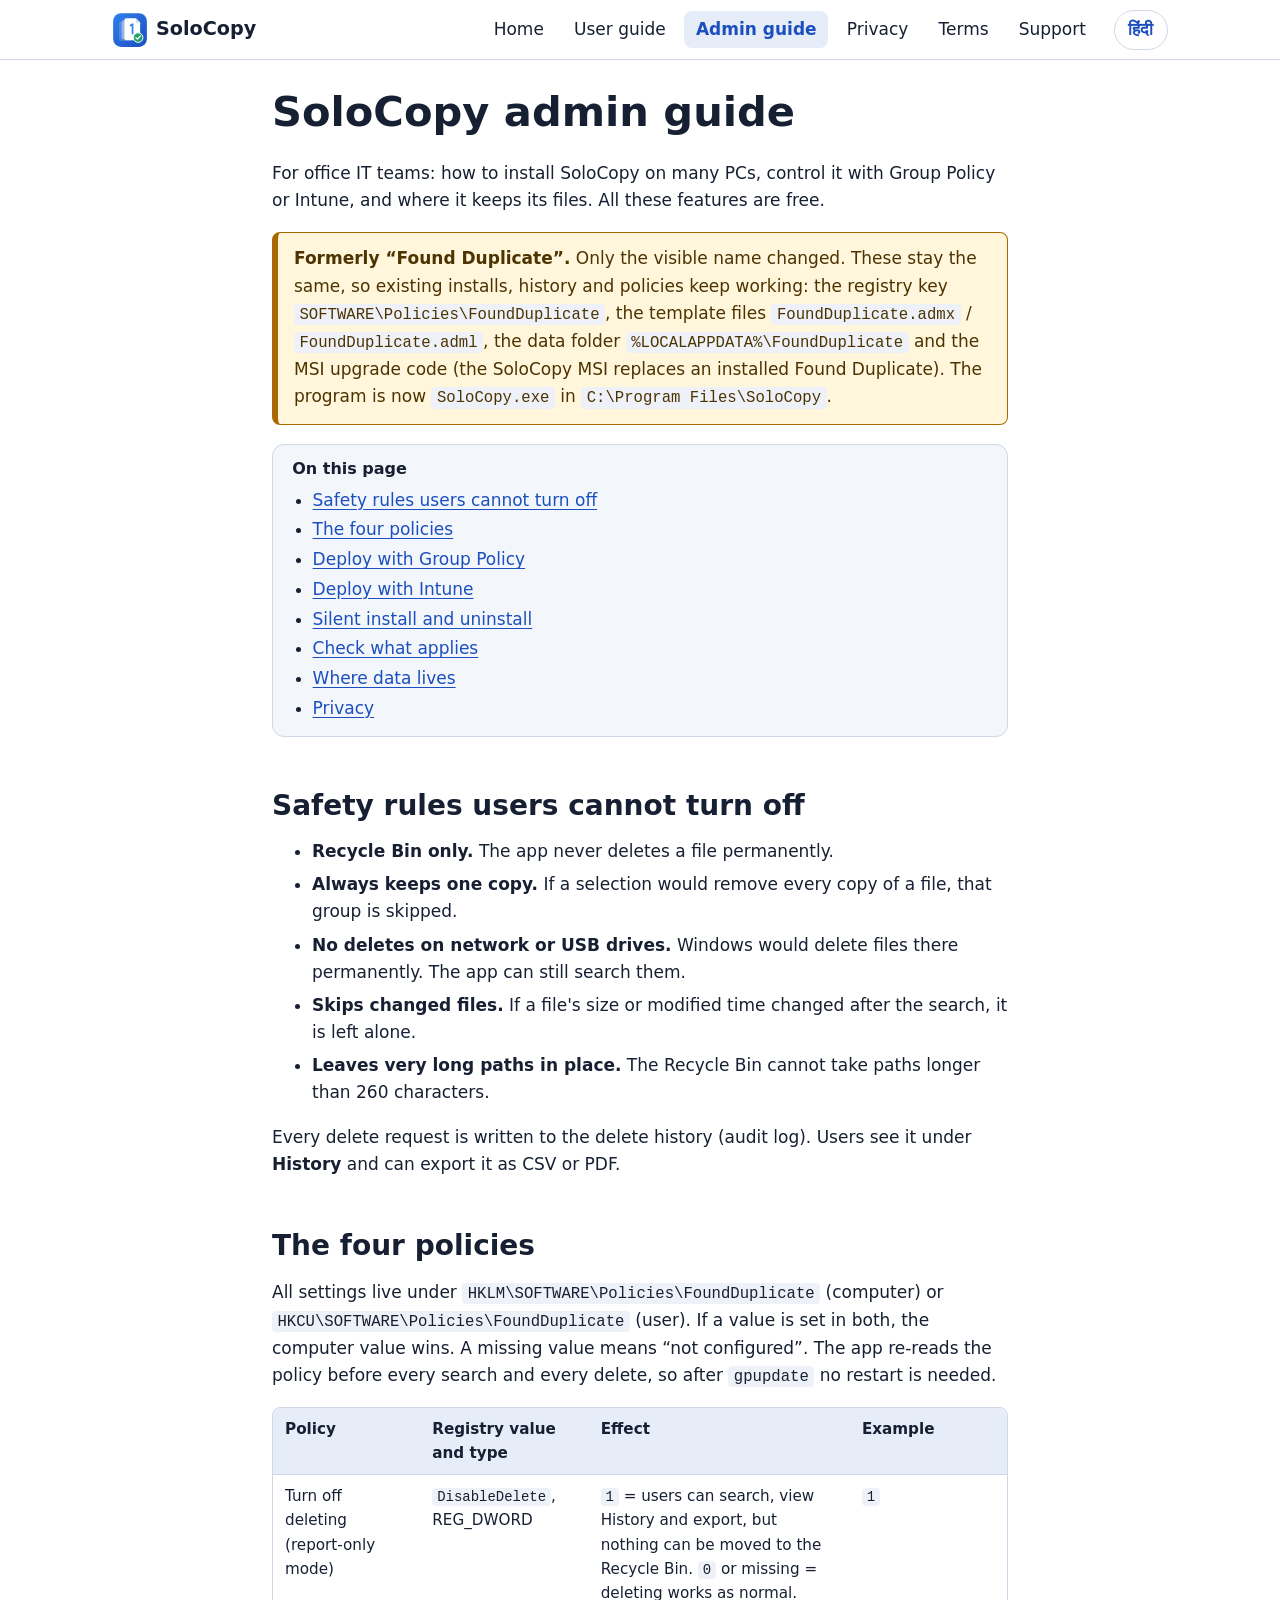
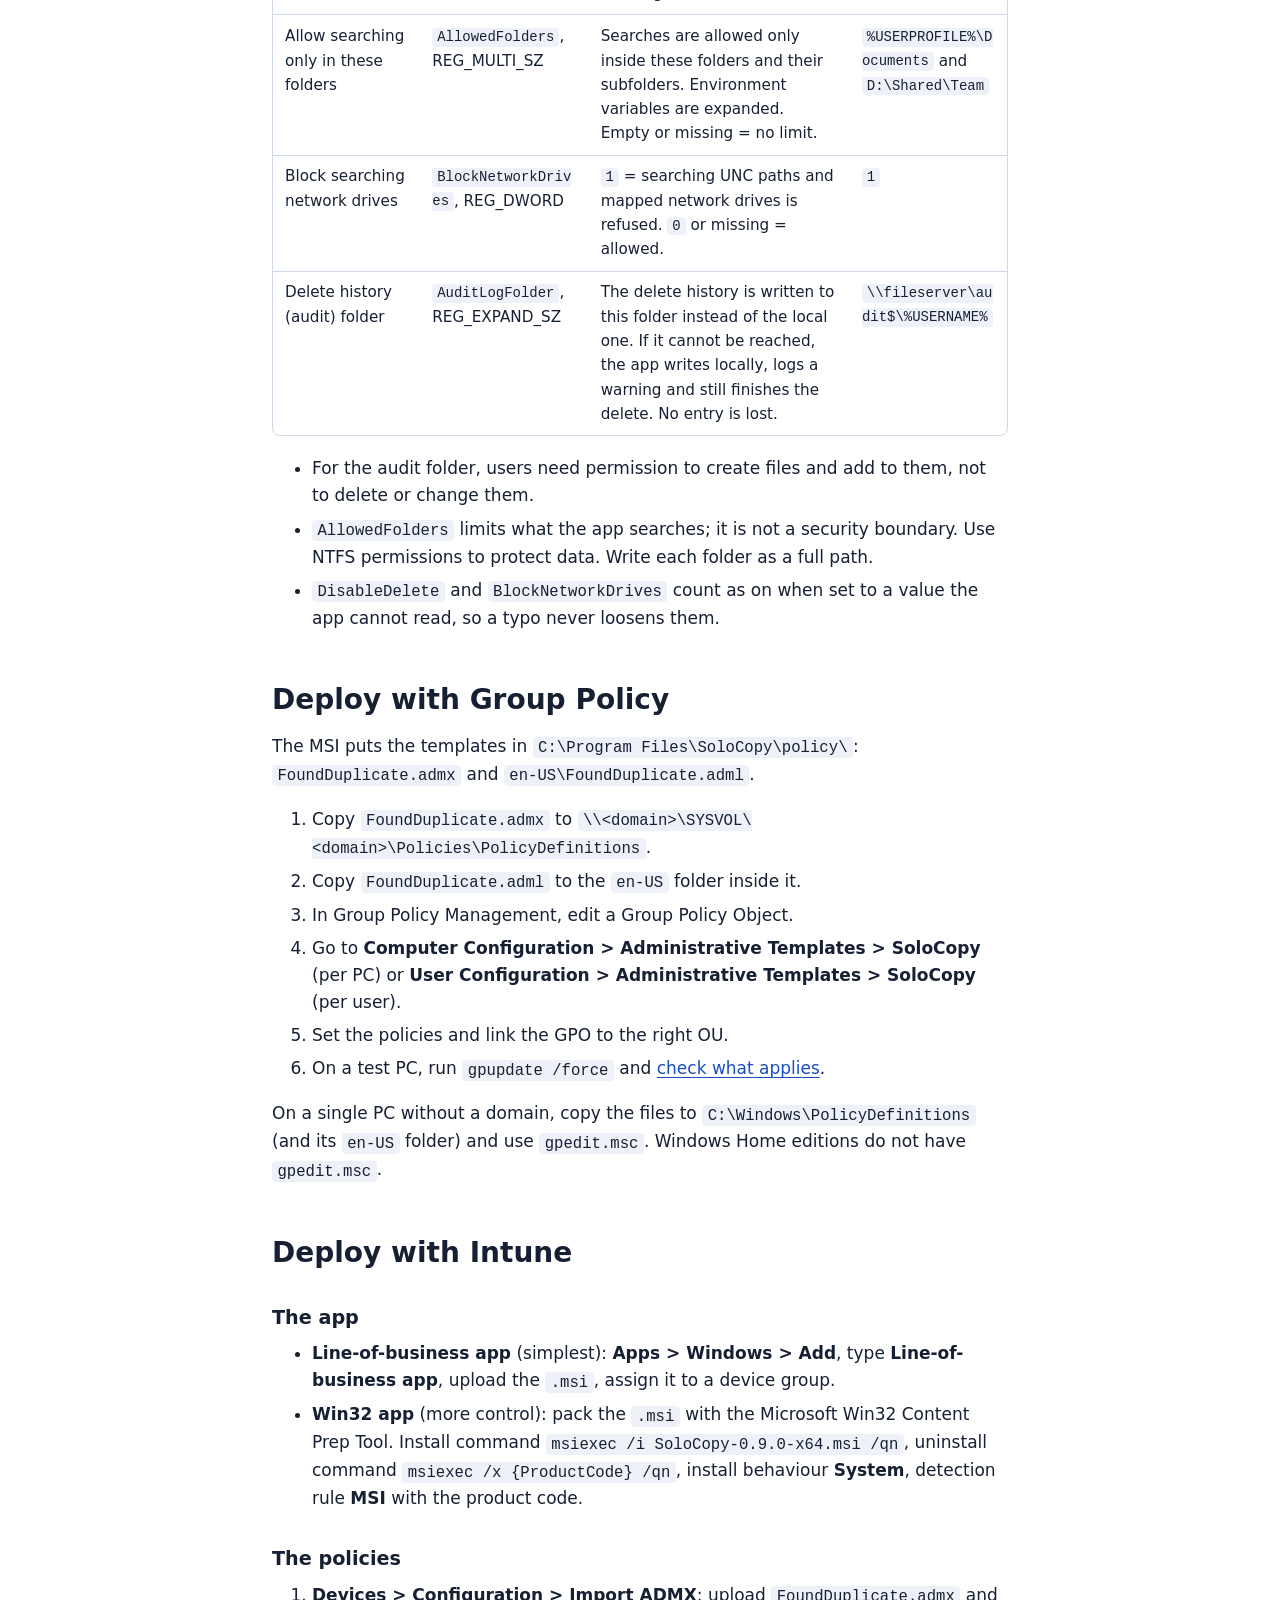
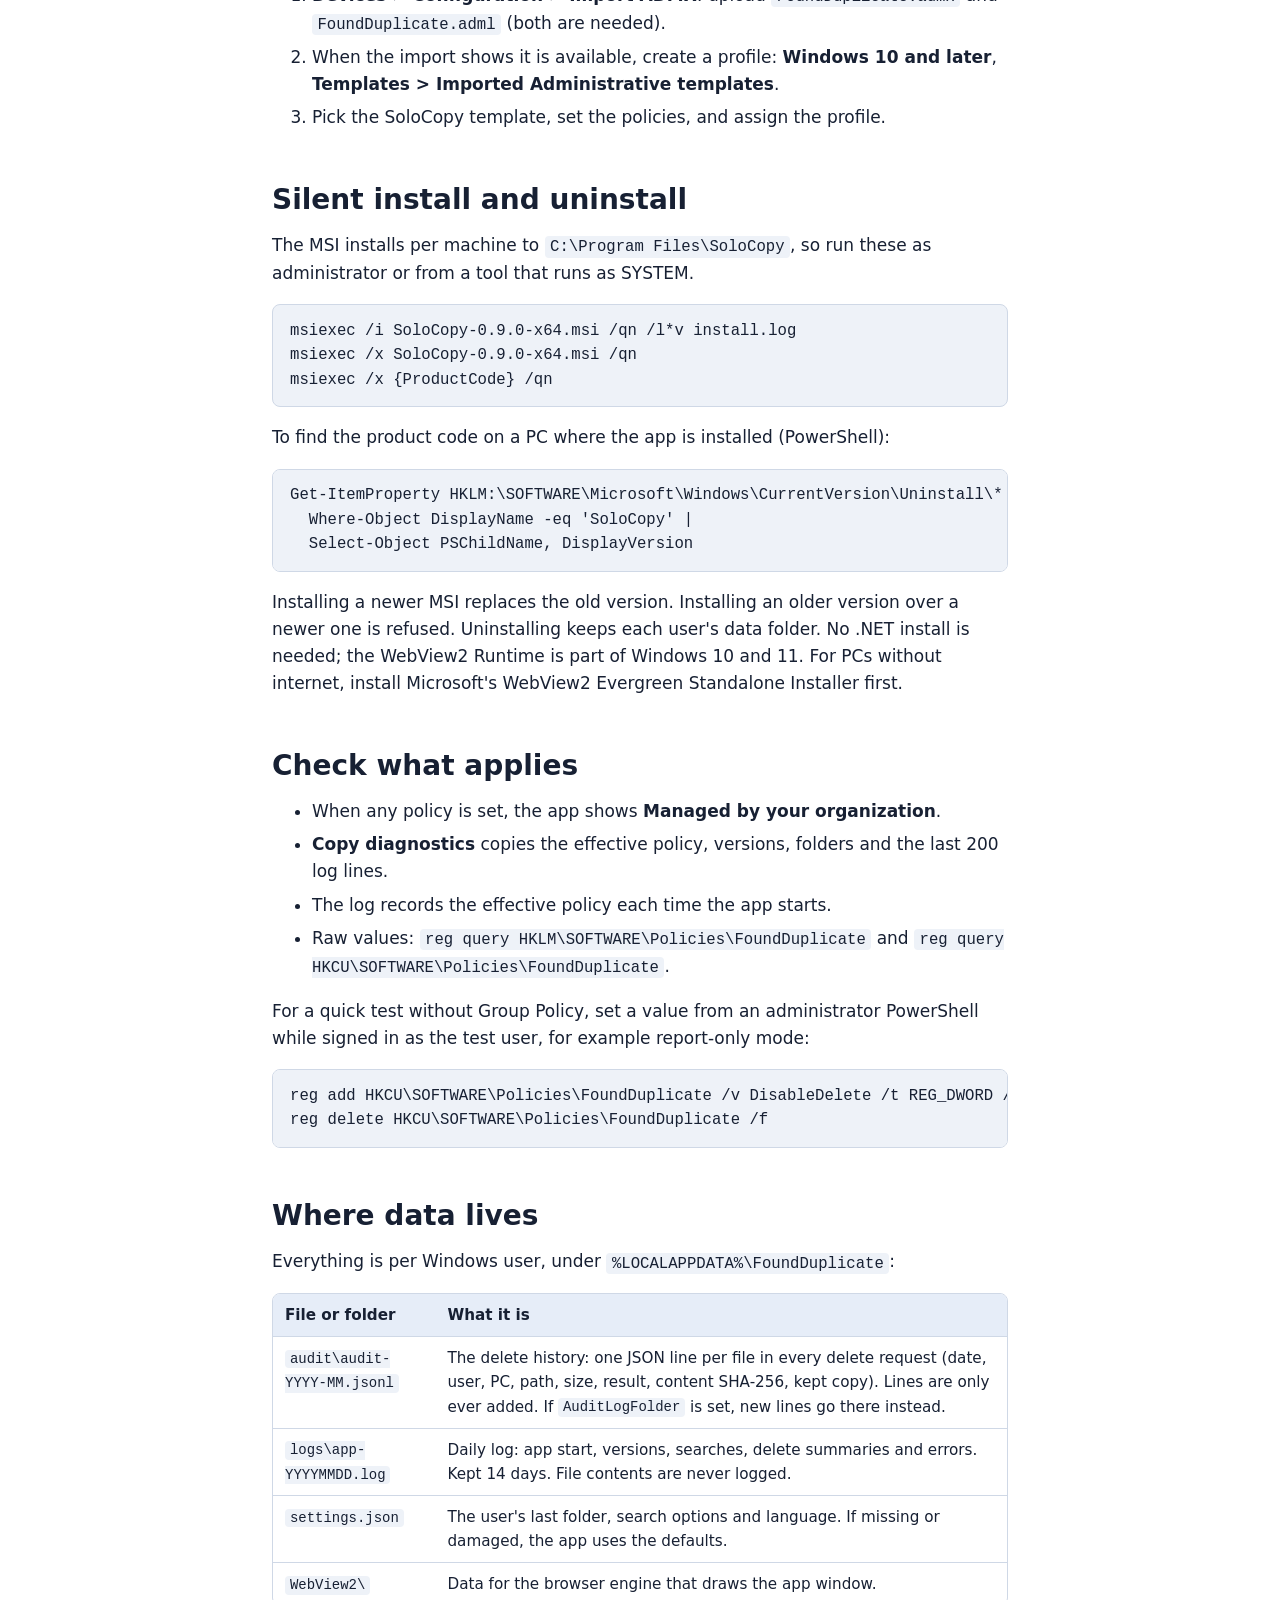
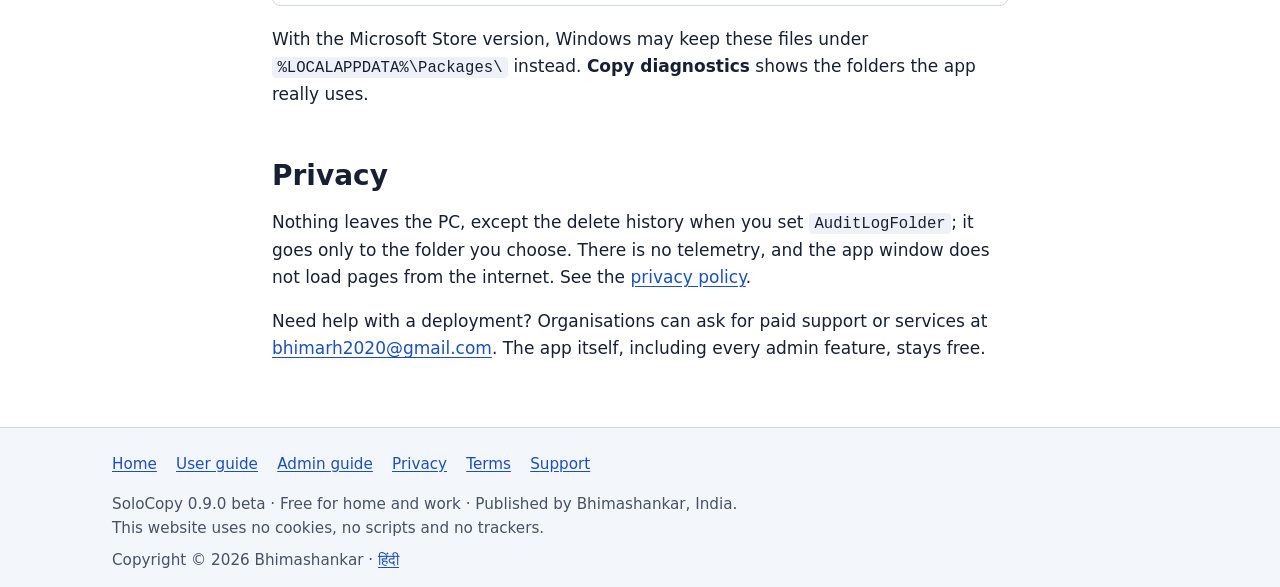
==== admin-guide.html @ cde7761f "SoloCopy website and licence texts (public beta 0.9.0) Static website in English and Hindi (GitHub P" ====
<!doctype html>
<html lang="en">
<head>
<meta charset="utf-8">
<meta name="viewport" content="width=device-width, initial-scale=1">
<title>Admin guide – SoloCopy</title>
<meta name="description" content="For IT teams: SoloCopy Group Policy settings, Intune deployment, silent MSI install and where the app keeps its data.">
<meta name="color-scheme" content="light dark">
<meta name="author" content="Bhimashankar">
<link rel="icon" href="assets/favicon.ico" sizes="any">
<link rel="icon" href="assets/solocopy.svg" type="image/svg+xml">
<link rel="stylesheet" href="assets/site.css">
<link rel="alternate" hreflang="hi" href="hi/admin-guide.html">
<meta property="og:type" content="website">
<meta property="og:site_name" content="SoloCopy">
<meta property="og:title" content="Admin guide – SoloCopy">
<meta property="og:description" content="For IT teams: SoloCopy Group Policy settings, Intune deployment, silent MSI install and where the app keeps its data.">
<meta property="og:url" content="https://bhimahelavar.github.io/solocopy/admin-guide.html">
<meta property="og:image" content="https://bhimahelavar.github.io/solocopy/assets/solocopy-256.png">
<meta property="og:image:width" content="256">
<meta property="og:image:height" content="256">
<meta property="og:image:alt" content="SoloCopy logo">
<meta property="og:locale" content="en_US">
<meta name="twitter:card" content="summary">
</head>
<body>
<a class="skip-link" href="#main">Skip to main content</a>
<header class="site-header">
<div class="wrap header-inner">
<a class="brand" href="index.html" aria-label="SoloCopy home"><img src="assets/solocopy.svg" alt="" width="36" height="36"><span>SoloCopy</span></a>
<a class="lang-switch" href="hi/admin-guide.html" hreflang="hi" lang="hi" aria-label="हिंदी में पढ़ें">हिंदी</a>
<nav class="site-nav" aria-label="Main">
<ul>
<li><a href="index.html">Home</a></li>
<li><a href="user-guide.html">User guide</a></li>
<li><a href="admin-guide.html" aria-current="page">Admin guide</a></li>
<li><a href="privacy.html">Privacy</a></li>
<li><a href="terms.html">Terms</a></li>
<li><a href="support.html">Support</a></li>
</ul>
</nav>
</div>
</header>
<main id="main" tabindex="-1">
<div class="wrap prose">
<h1>SoloCopy admin guide</h1>
<p>For office IT teams: how to install SoloCopy on many PCs, control it with Group Policy or Intune, and where it keeps its files. All these features are free.</p>
<div class="notice" role="note"><p><strong>Formerly “Found Duplicate”.</strong> Only the visible name changed. These stay the same, so existing installs, history and policies keep working: the registry key <code>SOFTWARE\Policies\FoundDuplicate</code>, the template files <code>FoundDuplicate.admx</code> / <code>FoundDuplicate.adml</code>, the data folder <code>%LOCALAPPDATA%\FoundDuplicate</code> and the MSI upgrade code (the SoloCopy MSI replaces an installed Found Duplicate). The program is now <code>SoloCopy.exe</code> in <code>C:\Program Files\SoloCopy</code>.</p></div>
<nav class="toc" aria-labelledby="toc-title">
<h2 id="toc-title">On this page</h2>
<ul>
<li><a href="#safety">Safety rules users cannot turn off</a></li>
<li><a href="#policies">The four policies</a></li>
<li><a href="#gpo">Deploy with Group Policy</a></li>
<li><a href="#intune">Deploy with Intune</a></li>
<li><a href="#silent">Silent install and uninstall</a></li>
<li><a href="#check">Check what applies</a></li>
<li><a href="#data">Where data lives</a></li>
<li><a href="#privacy">Privacy</a></li>
</ul>
</nav>

<h2 id="safety">Safety rules users cannot turn off</h2>
<ul>
<li><strong>Recycle Bin only.</strong> The app never deletes a file permanently.</li>
<li><strong>Always keeps one copy.</strong> If a selection would remove every copy of a file, that group is skipped.</li>
<li><strong>No deletes on network or USB drives.</strong> Windows would delete files there permanently. The app can still search them.</li>
<li><strong>Skips changed files.</strong> If a file's size or modified time changed after the search, it is left alone.</li>
<li><strong>Leaves very long paths in place.</strong> The Recycle Bin cannot take paths longer than 260 characters.</li>
</ul>
<p>Every delete request is written to the delete history (audit log). Users see it under <strong>History</strong> and can export it as CSV or PDF.</p>

<h2 id="policies">The four policies</h2>
<p>All settings live under <code>HKLM\SOFTWARE\Policies\FoundDuplicate</code> (computer) or <code>HKCU\SOFTWARE\Policies\FoundDuplicate</code> (user). If a value is set in both, the computer value wins. A missing value means “not configured”. The app re-reads the policy before every search and every delete, so after <code>gpupdate</code> no restart is needed.</p>
<div class="table-wrap"><table>
<thead><tr><th scope="col">Policy</th><th scope="col">Registry value and type</th><th scope="col">Effect</th><th scope="col">Example</th></tr></thead>
<tbody>
<tr><td>Turn off deleting (report-only mode)</td><td><code>DisableDelete</code>, REG_DWORD</td><td><code>1</code> = users can search, view History and export, but nothing can be moved to the Recycle Bin. <code>0</code> or missing = deleting works as normal.</td><td><code>1</code></td></tr>
<tr><td>Allow searching only in these folders</td><td><code>AllowedFolders</code>, REG_MULTI_SZ</td><td>Searches are allowed only inside these folders and their subfolders. Environment variables are expanded. Empty or missing = no limit.</td><td><code>%USERPROFILE%\Documents</code> and <code>D:\Shared\Team</code></td></tr>
<tr><td>Block searching network drives</td><td><code>BlockNetworkDrives</code>, REG_DWORD</td><td><code>1</code> = searching UNC paths and mapped network drives is refused. <code>0</code> or missing = allowed.</td><td><code>1</code></td></tr>
<tr><td>Delete history (audit) folder</td><td><code>AuditLogFolder</code>, REG_EXPAND_SZ</td><td>The delete history is written to this folder instead of the local one. If it cannot be reached, the app writes locally, logs a warning and still finishes the delete. No entry is lost.</td><td><code>\\fileserver\audit$\%USERNAME%</code></td></tr>
</tbody>
</table></div>
<ul>
<li>For the audit folder, users need permission to create files and add to them, not to delete or change them.</li>
<li><code>AllowedFolders</code> limits what the app searches; it is not a security boundary. Use NTFS permissions to protect data. Write each folder as a full path.</li>
<li><code>DisableDelete</code> and <code>BlockNetworkDrives</code> count as on when set to a value the app cannot read, so a typo never loosens them.</li>
</ul>

<h2 id="gpo">Deploy with Group Policy</h2>
<p>The MSI puts the templates in <code>C:\Program Files\SoloCopy\policy\</code>: <code>FoundDuplicate.admx</code> and <code>en-US\FoundDuplicate.adml</code>.</p>
<ol>
<li>Copy <code>FoundDuplicate.admx</code> to <code>\\&lt;domain&gt;\SYSVOL\&lt;domain&gt;\Policies\PolicyDefinitions</code>.</li>
<li>Copy <code>FoundDuplicate.adml</code> to the <code>en-US</code> folder inside it.</li>
<li>In Group Policy Management, edit a Group Policy Object.</li>
<li>Go to <strong>Computer Configuration &gt; Administrative Templates &gt; SoloCopy</strong> (per PC) or <strong>User Configuration &gt; Administrative Templates &gt; SoloCopy</strong> (per user).</li>
<li>Set the policies and link the GPO to the right OU.</li>
<li>On a test PC, run <code>gpupdate /force</code> and <a href="#check">check what applies</a>.</li>
</ol>
<p>On a single PC without a domain, copy the files to <code>C:\Windows\PolicyDefinitions</code> (and its <code>en-US</code> folder) and use <code>gpedit.msc</code>. Windows Home editions do not have <code>gpedit.msc</code>.</p>

<h2 id="intune">Deploy with Intune</h2>
<h3>The app</h3>
<ul>
<li><strong>Line-of-business app</strong> (simplest): <strong>Apps &gt; Windows &gt; Add</strong>, type <strong>Line-of-business app</strong>, upload the <code>.msi</code>, assign it to a device group.</li>
<li><strong>Win32 app</strong> (more control): pack the <code>.msi</code> with the Microsoft Win32 Content Prep Tool. Install command <code>msiexec /i SoloCopy-0.9.0-x64.msi /qn</code>, uninstall command <code>msiexec /x {ProductCode} /qn</code>, install behaviour <strong>System</strong>, detection rule <strong>MSI</strong> with the product code.</li>
</ul>
<h3>The policies</h3>
<ol>
<li><strong>Devices &gt; Configuration &gt; Import ADMX</strong>: upload <code>FoundDuplicate.admx</code> and <code>FoundDuplicate.adml</code> (both are needed).</li>
<li>When the import shows it is available, create a profile: <strong>Windows 10 and later</strong>, <strong>Templates &gt; Imported Administrative templates</strong>.</li>
<li>Pick the SoloCopy template, set the policies, and assign the profile.</li>
</ol>

<h2 id="silent">Silent install and uninstall</h2>
<p>The MSI installs per machine to <code>C:\Program Files\SoloCopy</code>, so run these as administrator or from a tool that runs as SYSTEM.</p>
<pre><code>msiexec /i SoloCopy-0.9.0-x64.msi /qn /l*v install.log
msiexec /x SoloCopy-0.9.0-x64.msi /qn
msiexec /x {ProductCode} /qn</code></pre>
<p>To find the product code on a PC where the app is installed (PowerShell):</p>
<pre><code>Get-ItemProperty HKLM:\SOFTWARE\Microsoft\Windows\CurrentVersion\Uninstall\* |
  Where-Object DisplayName -eq 'SoloCopy' |
  Select-Object PSChildName, DisplayVersion</code></pre>
<p>Installing a newer MSI replaces the old version. Installing an older version over a newer one is refused. Uninstalling keeps each user's data folder. No .NET install is needed; the WebView2 Runtime is part of Windows 10 and 11. For PCs without internet, install Microsoft's WebView2 Evergreen Standalone Installer first.</p>

<h2 id="check">Check what applies</h2>
<ul>
<li>When any policy is set, the app shows <strong>Managed by your organization</strong>.</li>
<li><strong>Copy diagnostics</strong> copies the effective policy, versions, folders and the last 200 log lines.</li>
<li>The log records the effective policy each time the app starts.</li>
<li>Raw values: <code>reg query HKLM\SOFTWARE\Policies\FoundDuplicate</code> and <code>reg query HKCU\SOFTWARE\Policies\FoundDuplicate</code>.</li>
</ul>
<p>For a quick test without Group Policy, set a value from an administrator PowerShell while signed in as the test user, for example report-only mode:</p>
<pre><code>reg add HKCU\SOFTWARE\Policies\FoundDuplicate /v DisableDelete /t REG_DWORD /d 1 /f
reg delete HKCU\SOFTWARE\Policies\FoundDuplicate /f</code></pre>

<h2 id="data">Where data lives</h2>
<p>Everything is per Windows user, under <code>%LOCALAPPDATA%\FoundDuplicate</code>:</p>
<div class="table-wrap"><table>
<thead><tr><th scope="col">File or folder</th><th scope="col">What it is</th></tr></thead>
<tbody>
<tr><td><code>audit\audit-YYYY-MM.jsonl</code></td><td>The delete history: one JSON line per file in every delete request (date, user, PC, path, size, result, content SHA-256, kept copy). Lines are only ever added. If <code>AuditLogFolder</code> is set, new lines go there instead.</td></tr>
<tr><td><code>logs\app-YYYYMMDD.log</code></td><td>Daily log: app start, versions, searches, delete summaries and errors. Kept 14 days. File contents are never logged.</td></tr>
<tr><td><code>settings.json</code></td><td>The user's last folder, search options and language. If missing or damaged, the app uses the defaults.</td></tr>
<tr><td><code>WebView2\</code></td><td>Data for the browser engine that draws the app window.</td></tr>
</tbody>
</table></div>
<p>With the Microsoft Store version, Windows may keep these files under <code>%LOCALAPPDATA%\Packages\</code> instead. <strong>Copy diagnostics</strong> shows the folders the app really uses.</p>

<h2 id="privacy">Privacy</h2>
<p>Nothing leaves the PC, except the delete history when you set <code>AuditLogFolder</code>; it goes only to the folder you choose. There is no telemetry, and the app window does not load pages from the internet. See the <a href="privacy.html">privacy policy</a>.</p>
<p>Need help with a deployment? Organisations can ask for paid support or services at <a href="mailto:bhimarh2020@gmail.com">bhimarh2020@gmail.com</a>. The app itself, including every admin feature, stays free.</p>
</div>
</main>
<footer class="site-footer">
<div class="wrap">
<nav aria-label="Site">
<ul>
<li><a href="index.html">Home</a></li>
<li><a href="user-guide.html">User guide</a></li>
<li><a href="admin-guide.html" aria-current="page">Admin guide</a></li>
<li><a href="privacy.html">Privacy</a></li>
<li><a href="terms.html">Terms</a></li>
<li><a href="support.html">Support</a></li>
</ul>
</nav>
<p>SoloCopy 0.9.0 beta · Free for home and work · Published by Bhimashankar, India.<br>This website uses no cookies, no scripts and no trackers.</p>
<p>Copyright © 2026 Bhimashankar · <a href="hi/admin-guide.html" hreflang="hi" lang="hi">हिंदी</a></p>
</div>
</footer>
</body>
</html>
---- assets/site.css ----
/* SoloCopy website. One stylesheet, no external fonts or resources.
   Light and dark colours follow the visitor's Windows/browser setting. */

:root {
  color-scheme: light dark;
  --bg: #ffffff;
  --surface: #f3f6fb;
  --surface-strong: #e6edf8;
  --text: #172033;
  --muted: #475266;
  --border: #cfd8e6;
  --link: #1b4fbf;
  --link-hover: #123a8f;
  --btn-bg: #1b4fbf;
  --btn-bg-hover: #163f99;
  --btn-text: #ffffff;
  --ok: #136b41;
  --notice-bg: #fff6dc;
  --notice-border: #a86a00;
  --notice-text: #4d3300;
  --code-bg: #eef2f8;
  --focus: #b4261e;
  --hero-from: #eaf1fd;
  --hero-to: #ffffff;
  --radius: 12px;
  --font: 'Segoe UI', 'Nirmala UI', system-ui, sans-serif;
  --mono: Consolas, 'Cascadia Mono', ui-monospace, monospace;
}

@media (prefers-color-scheme: dark) {
  :root {
    --bg: #0f1420;
    --surface: #182031;
    --surface-strong: #202a3f;
    --text: #e9eef8;
    --muted: #b7c2d6;
    --border: #33405a;
    --link: #93b8ff;
    --link-hover: #c0d5ff;
    --btn-bg: #93b8ff;
    --btn-bg-hover: #b6cfff;
    --btn-text: #0b1a3a;
    --ok: #74d6a4;
    --notice-bg: #2c2312;
    --notice-border: #e0a83a;
    --notice-text: #ffe6b0;
    --code-bg: #1d2638;
    --focus: #ffb4a8;
    --hero-from: #16213a;
    --hero-to: #0f1420;
  }
}

*,
*::before,
*::after {
  box-sizing: border-box;
}

html {
  -webkit-text-size-adjust: 100%;
  text-size-adjust: 100%;
}

body {
  margin: 0;
  background: var(--bg);
  color: var(--text);
  font-family: var(--font);
  font-size: 1.0625rem;
  line-height: 1.6;
  overflow-wrap: break-word;
}

:lang(hi) {
  line-height: 1.75;
}

img {
  max-width: 100%;
  height: auto;
}

a {
  color: var(--link);
  text-underline-offset: 0.15em;
}

a:hover {
  color: var(--link-hover);
}

:focus-visible {
  outline: 3px solid var(--focus);
  outline-offset: 2px;
}

main:focus {
  outline: none;
}

h1,
h2,
h3,
h4 {
  line-height: 1.3;
  margin: 1.8em 0 0.5em;
}

h1 {
  font-size: clamp(1.75rem, 1.2rem + 2.4vw, 2.6rem);
  margin-top: 0.6em;
}

h2 {
  font-size: clamp(1.35rem, 1.1rem + 1vw, 1.75rem);
}

h3 {
  font-size: 1.2rem;
}

h4 {
  font-size: 1.05rem;
}

p,
ul,
ol {
  margin: 0 0 1em;
}

li + li {
  margin-top: 0.35em;
}

code {
  font-family: var(--mono);
  font-size: 0.92em;
  background: var(--code-bg);
  padding: 0.1em 0.35em;
  border-radius: 4px;
  overflow-wrap: anywhere;
}

pre {
  background: var(--code-bg);
  border: 1px solid var(--border);
  border-radius: 8px;
  padding: 0.8em 1em;
  overflow-x: auto;
  margin: 0 0 1em;
  line-height: 1.45;
}

pre code {
  background: none;
  padding: 0;
  overflow-wrap: normal;
  white-space: pre;
}

/* Layout */

.wrap {
  width: 100%;
  max-width: 68rem;
  margin: 0 auto;
  padding: 0 16px;
}

.prose {
  max-width: 48rem;
}

/* Skip link */

.skip-link {
  position: absolute;
  left: 8px;
  top: -100px;
  z-index: 10;
  background: var(--btn-bg);
  color: var(--btn-text);
  padding: 0.6em 1em;
  border-radius: 8px;
  font-weight: 600;
}

.skip-link:focus {
  top: 8px;
  color: var(--btn-text);
}

/* Header */

.site-header {
  border-bottom: 1px solid var(--border);
  background: var(--bg);
}

.header-inner {
  display: flex;
  flex-wrap: wrap;
  align-items: center;
  gap: 0.5rem 1rem;
  padding-top: 0.6rem;
  padding-bottom: 0.6rem;
}

.brand {
  display: inline-flex;
  align-items: center;
  gap: 0.5rem;
  font-weight: 700;
  font-size: 1.2rem;
  color: var(--text);
  text-decoration: none;
}

.brand:hover {
  color: var(--text);
}

.lang-switch {
  order: 2;
  margin-left: auto;
  padding: 0.25em 0.8em;
  border: 1px solid var(--border);
  border-radius: 999px;
  text-decoration: none;
  font-weight: 600;
}

.site-nav {
  order: 3;
  flex-basis: 100%;
}

.site-nav ul,
.site-footer ul {
  list-style: none;
  margin: 0;
  padding: 0;
  display: flex;
  flex-wrap: wrap;
  gap: 0.25rem 0.4rem;
}

.site-nav li + li,
.site-footer li + li {
  margin-top: 0;
}

.site-nav a {
  display: inline-block;
  padding: 0.3em 0.7em;
  border-radius: 8px;
  text-decoration: none;
  color: var(--text);
}

.site-nav a:hover {
  background: var(--surface);
  color: var(--text);
}

.site-nav a[aria-current='page'] {
  background: var(--surface-strong);
  color: var(--link);
  font-weight: 600;
}

@media (min-width: 60rem) {
  .site-nav {
    order: 1;
    flex-basis: auto;
    margin-left: auto;
  }

  .lang-switch {
    margin-left: 0;
  }
}

/* Footer */

.site-footer {
  margin-top: 4rem;
  border-top: 1px solid var(--border);
  background: var(--surface);
  color: var(--muted);
  font-size: 0.95rem;
  padding: 1.5rem 0 2rem;
}

.site-footer nav {
  margin-bottom: 1rem;
}

.site-footer ul {
  gap: 0.4rem 1.2rem;
}

.site-footer p {
  margin: 0.4em 0;
}

/* Hero */

.hero {
  background: linear-gradient(180deg, var(--hero-from), var(--hero-to));
  padding: 2.5rem 0 2rem;
}

.hero-inner {
  display: flex;
  flex-wrap: wrap;
  align-items: center;
  gap: 1.5rem 2.5rem;
}

.hero-logo {
  width: 112px;
  height: 112px;
  flex: none;
}

.hero-text {
  flex: 1 1 20rem;
  min-width: 0;
}

.hero h1 {
  margin: 0 0 0.4em;
}

.lead {
  font-size: 1.25rem;
  color: var(--text);
  max-width: 40rem;
}

.small,
.muted {
  color: var(--muted);
  font-size: 0.95rem;
}

.actions {
  display: flex;
  flex-wrap: wrap;
  gap: 0.75rem;
  margin: 1.2rem 0;
}

/* Buttons */

.btn {
  display: inline-block;
  padding: 0.7em 1.3em;
  border-radius: 10px;
  font-weight: 600;
  text-decoration: none;
  border: 2px solid var(--btn-bg);
  line-height: 1.3;
}

.btn-primary {
  background: var(--btn-bg);
  color: var(--btn-text);
}

.btn-primary:hover {
  background: var(--btn-bg-hover);
  border-color: var(--btn-bg-hover);
  color: var(--btn-text);
}

.btn-secondary {
  background: transparent;
  color: var(--link);
}

.btn-secondary:hover {
  background: var(--surface);
}

.btn small {
  display: block;
  font-weight: 400;
  font-size: 0.85em;
}

/* Sections */

.section {
  padding: 1rem 0;
}

.section > .wrap > h2:first-child {
  margin-top: 1.4em;
}

.steps {
  list-style: none;
  padding: 0;
  counter-reset: step;
  display: grid;
  grid-template-columns: repeat(auto-fit, minmax(15rem, 1fr));
  gap: 1rem;
}

.steps li {
  counter-increment: step;
  margin: 0;
  background: var(--surface);
  border: 1px solid var(--border);
  border-radius: var(--radius);
  padding: 1.1rem 1.2rem;
}

.steps li::before {
  content: counter(step);
  display: inline-flex;
  align-items: center;
  justify-content: center;
  width: 2rem;
  height: 2rem;
  border-radius: 50%;
  background: var(--btn-bg);
  color: var(--btn-text);
  font-weight: 700;
  margin-bottom: 0.5rem;
}

.steps h3,
.cards h3 {
  margin: 0 0 0.4em;
}

.steps p,
.cards p {
  margin: 0;
}

.cards {
  display: grid;
  grid-template-columns: repeat(auto-fit, minmax(15rem, 1fr));
  gap: 1rem;
  list-style: none;
  padding: 0;
  margin: 0 0 1.5rem;
}

.cards > * {
  margin: 0;
  background: var(--surface);
  border: 1px solid var(--border);
  border-radius: var(--radius);
  padding: 1.1rem 1.2rem;
}

.cards ul {
  margin: 0.5em 0 0;
  padding-left: 1.2em;
}

.checks {
  list-style: none;
  padding: 0;
  display: grid;
  grid-template-columns: repeat(auto-fit, minmax(18rem, 1fr));
  gap: 0.75rem 1.5rem;
}

.checks li {
  margin: 0;
  padding-left: 2rem;
  position: relative;
}

.checks li::before {
  content: '✓';
  position: absolute;
  left: 0;
  top: 0;
  width: 1.5rem;
  height: 1.5rem;
  border-radius: 50%;
  border: 2px solid var(--ok);
  color: var(--ok);
  font-weight: 700;
  font-size: 0.85rem;
  line-height: 1.25rem;
  text-align: center;
}

.panel {
  background: var(--surface);
  border: 1px solid var(--border);
  border-radius: var(--radius);
  padding: 1.2rem 1.4rem;
  margin: 0 0 1rem;
}

.panel > :last-child {
  margin-bottom: 0;
}

.panel h3:first-child {
  margin-top: 0;
}

.download-grid {
  display: grid;
  grid-template-columns: repeat(auto-fit, minmax(17rem, 1fr));
  gap: 1rem;
}

/* Notices (the DRAFT note in the legal texts) */

.notice {
  background: var(--notice-bg);
  border: 1px solid var(--notice-border);
  border-left-width: 6px;
  color: var(--notice-text);
  border-radius: 8px;
  padding: 0.8rem 1rem;
  margin: 0 0 1.2rem;
}

.notice p:last-child {
  margin-bottom: 0;
}

.notice a {
  color: inherit;
}

/* Tables */

.table-wrap {
  overflow-x: auto;
  margin: 0 0 1.2rem;
  border: 1px solid var(--border);
  border-radius: 8px;
}

table {
  border-collapse: collapse;
  width: 100%;
  font-size: 0.95rem;
}

th,
td {
  text-align: left;
  vertical-align: top;
  padding: 0.55rem 0.75rem;
  border-bottom: 1px solid var(--border);
  min-width: 8rem;
}

th {
  background: var(--surface-strong);
}

tbody tr:last-child td {
  border-bottom: 0;
}

/* Table of contents */

.toc {
  background: var(--surface);
  border: 1px solid var(--border);
  border-radius: var(--radius);
  padding: 0.9rem 1.2rem;
  margin: 1rem 0 1.5rem;
}

.toc h2 {
  font-size: 1rem;
  margin: 0 0 0.4em;
}

.toc ul {
  margin: 0;
  padding-left: 1.2em;
}

.toc li + li {
  margin-top: 0.15em;
}

/* Embedded English text on a Hindi page */

.embedded-en {
  border-top: 1px solid var(--border);
  margin-top: 2rem;
  padding-top: 0.5rem;
}

@media (max-width: 30rem) {
  body {
    font-size: 1rem;
  }

  .hero {
    padding-top: 1.5rem;
  }

  .hero-logo {
    width: 80px;
    height: 80px;
  }

  .lead {
    font-size: 1.1rem;
  }

  .btn {
    width: 100%;
    text-align: center;
  }
}

@media print {
  .site-header nav,
  .lang-switch,
  .skip-link,
  .site-footer nav {
    display: none;
  }
}
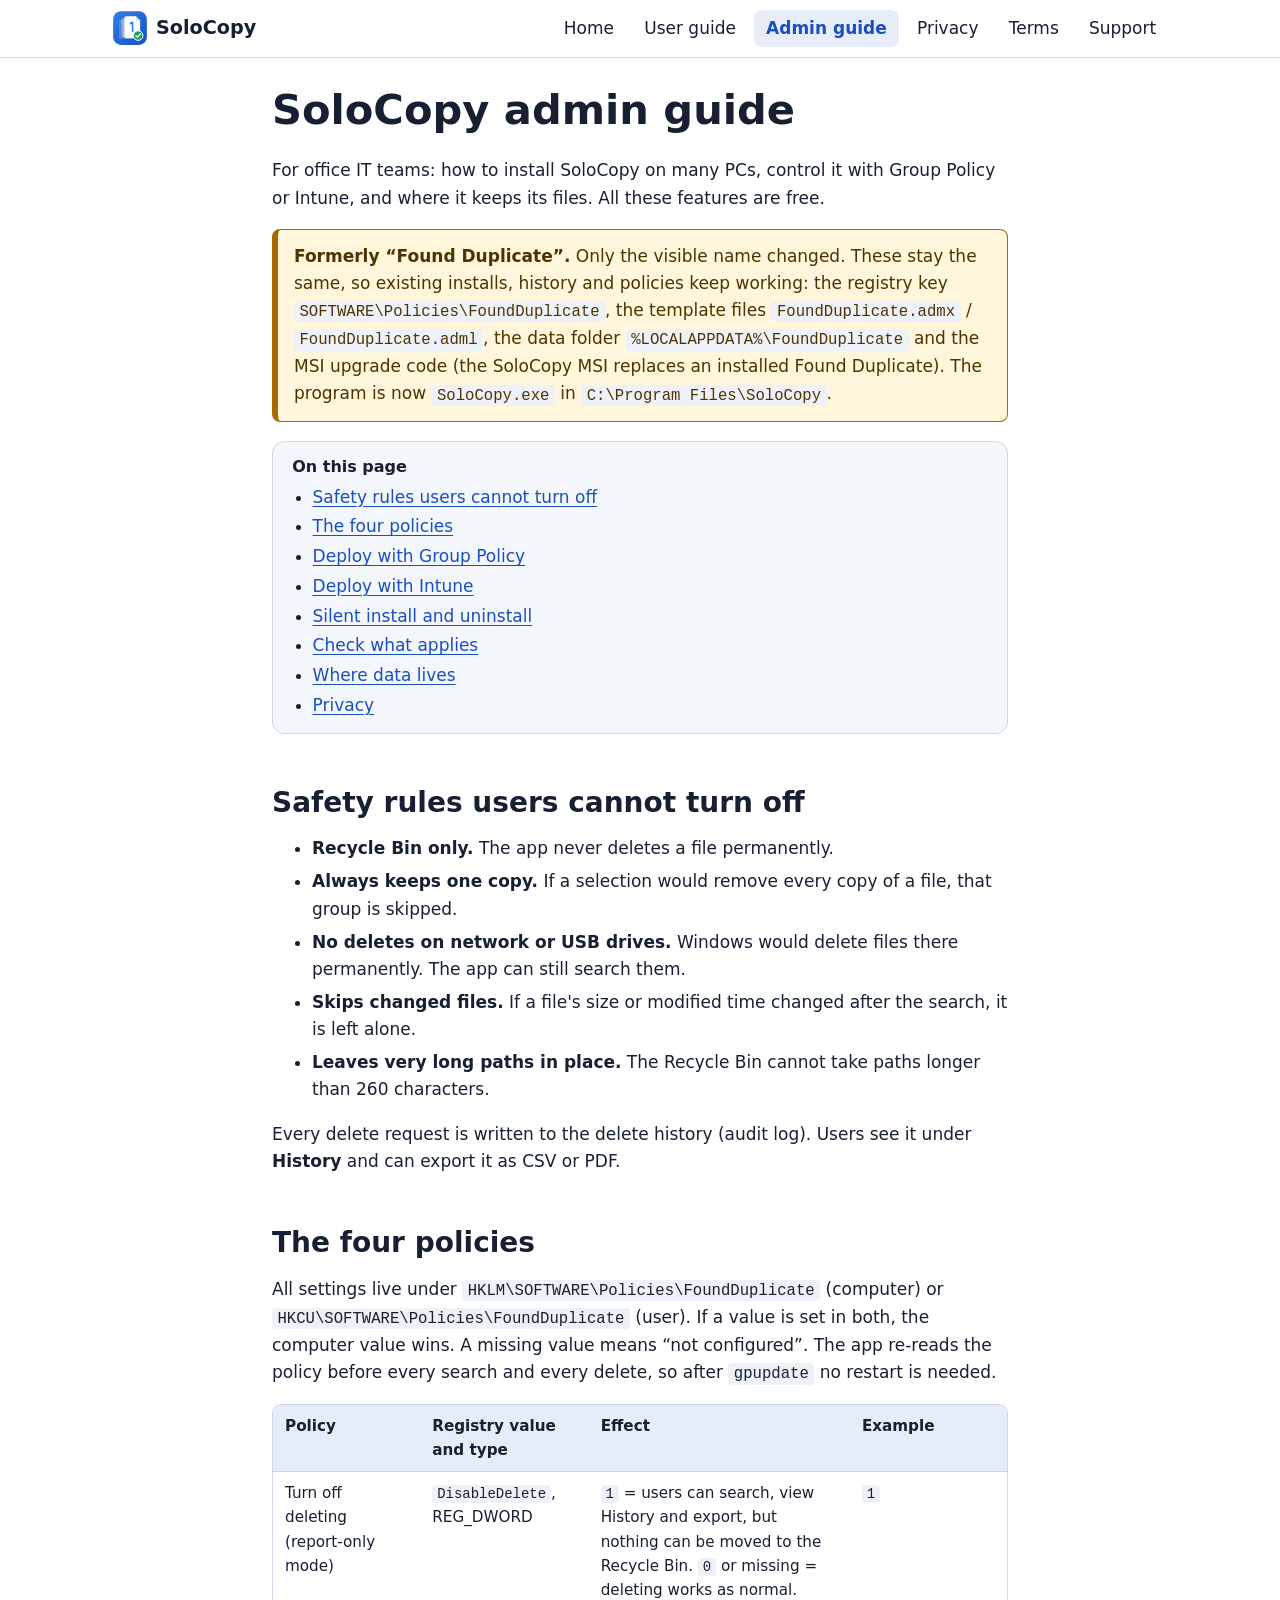
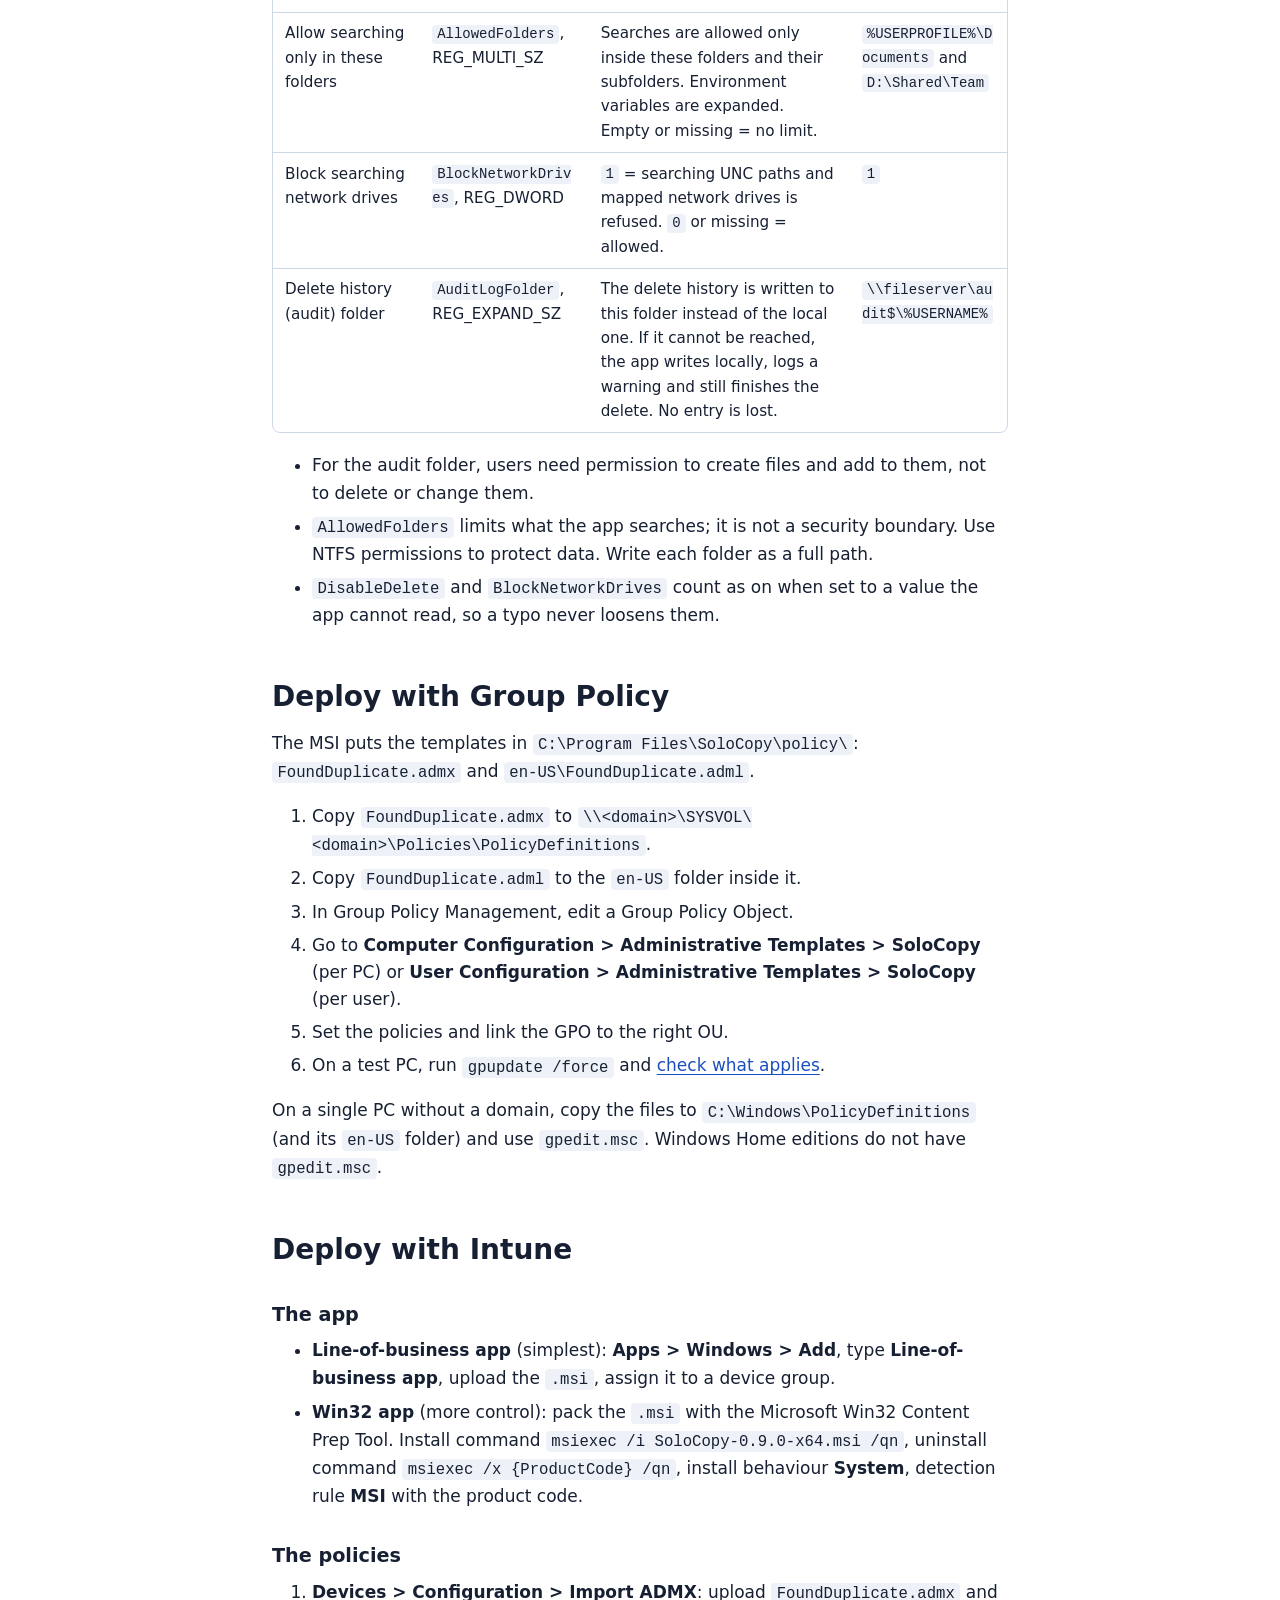
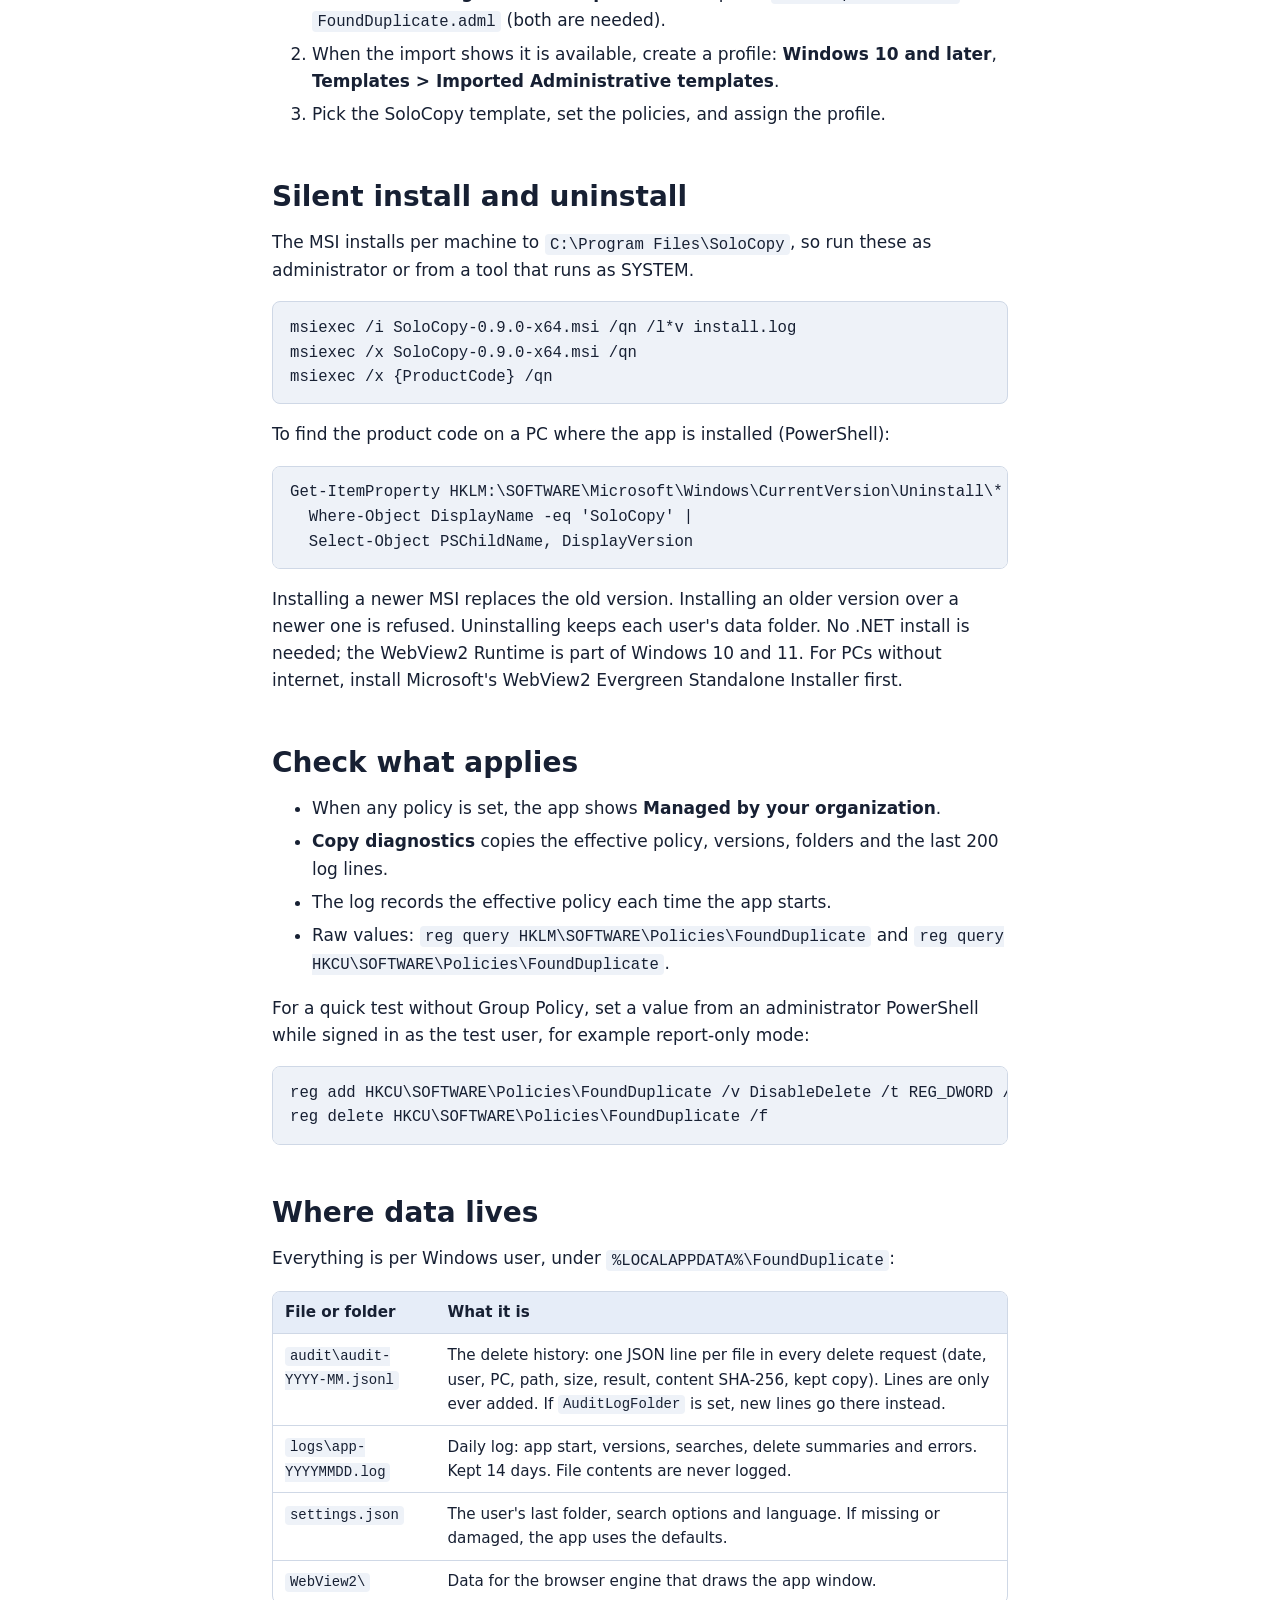
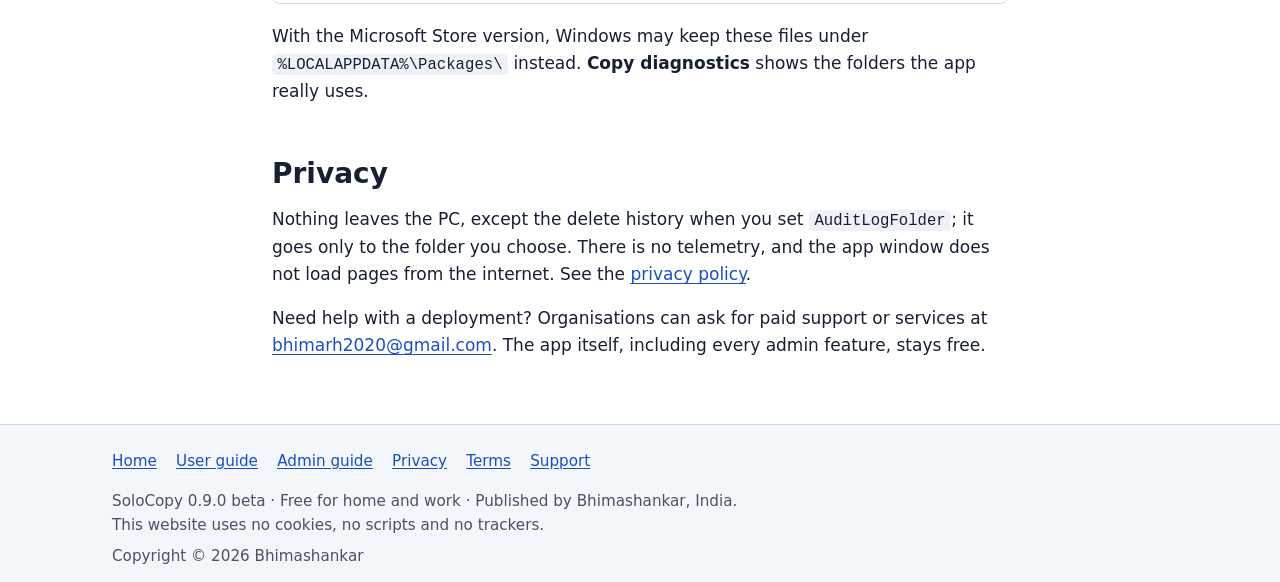
==== commit edf34b1b: "Pause Hindi and add the approved pricing Co-Authored-By: Claude Opus 5.5 (1M context) <noreply@anthr" ====
--- a/admin-guide.html
+++ b/admin-guide.html
@@ -10,7 +10,6 @@
 <link rel="icon" href="assets/favicon.ico" sizes="any">
 <link rel="icon" href="assets/solocopy.svg" type="image/svg+xml">
 <link rel="stylesheet" href="assets/site.css">
-<link rel="alternate" hreflang="hi" href="hi/admin-guide.html">
 <meta property="og:type" content="website">
 <meta property="og:site_name" content="SoloCopy">
 <meta property="og:title" content="Admin guide – SoloCopy">
@@ -28,7 +27,6 @@
 <header class="site-header">
 <div class="wrap header-inner">
 <a class="brand" href="index.html" aria-label="SoloCopy home"><img src="assets/solocopy.svg" alt="" width="36" height="36"><span>SoloCopy</span></a>
-<a class="lang-switch" href="hi/admin-guide.html" hreflang="hi" lang="hi" aria-label="हिंदी में पढ़ें">हिंदी</a>
 <nav class="site-nav" aria-label="Main">
 <ul>
 <li><a href="index.html">Home</a></li>
@@ -165,7 +163,7 @@
 </ul>
 </nav>
 <p>SoloCopy 0.9.0 beta · Free for home and work · Published by Bhimashankar, India.<br>This website uses no cookies, no scripts and no trackers.</p>
-<p>Copyright © 2026 Bhimashankar · <a href="hi/admin-guide.html" hreflang="hi" lang="hi">हिंदी</a></p>
+<p>Copyright © 2026 Bhimashankar</p>
 </div>
 </footer>
 </body>
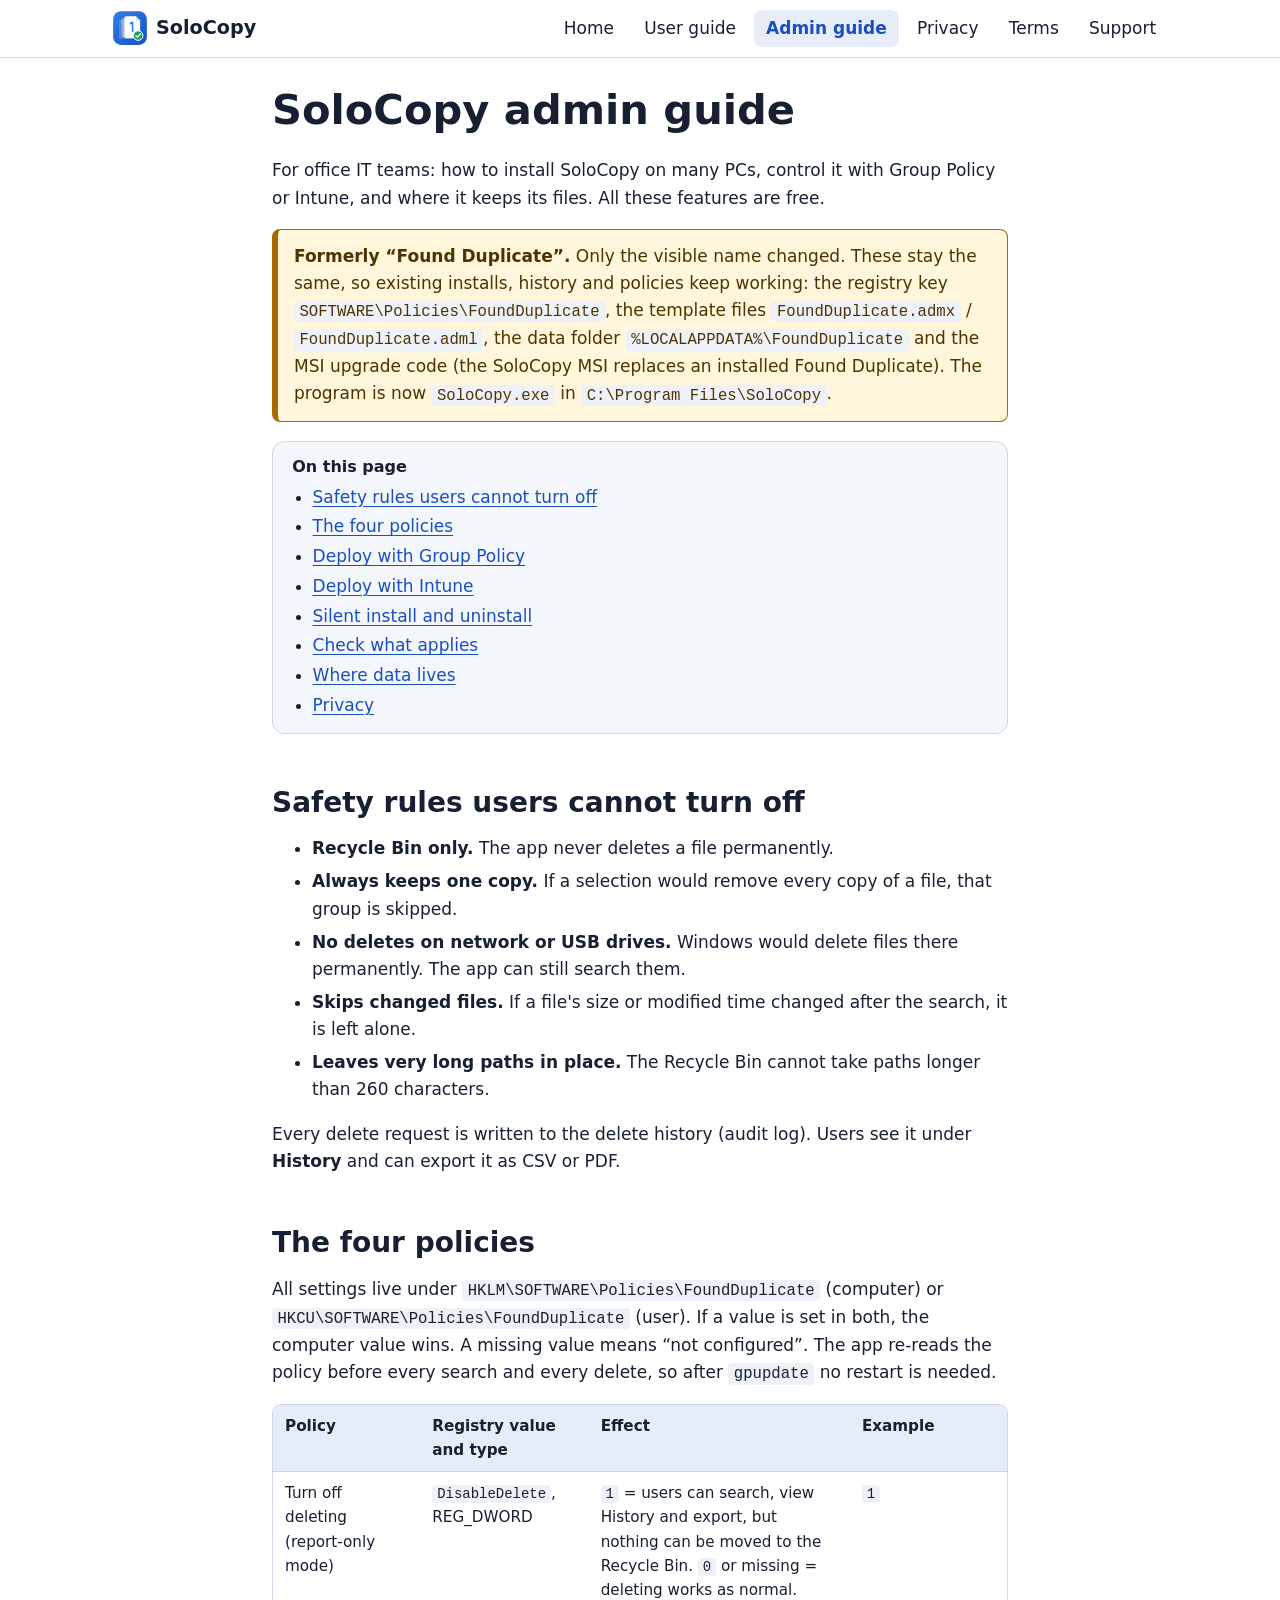
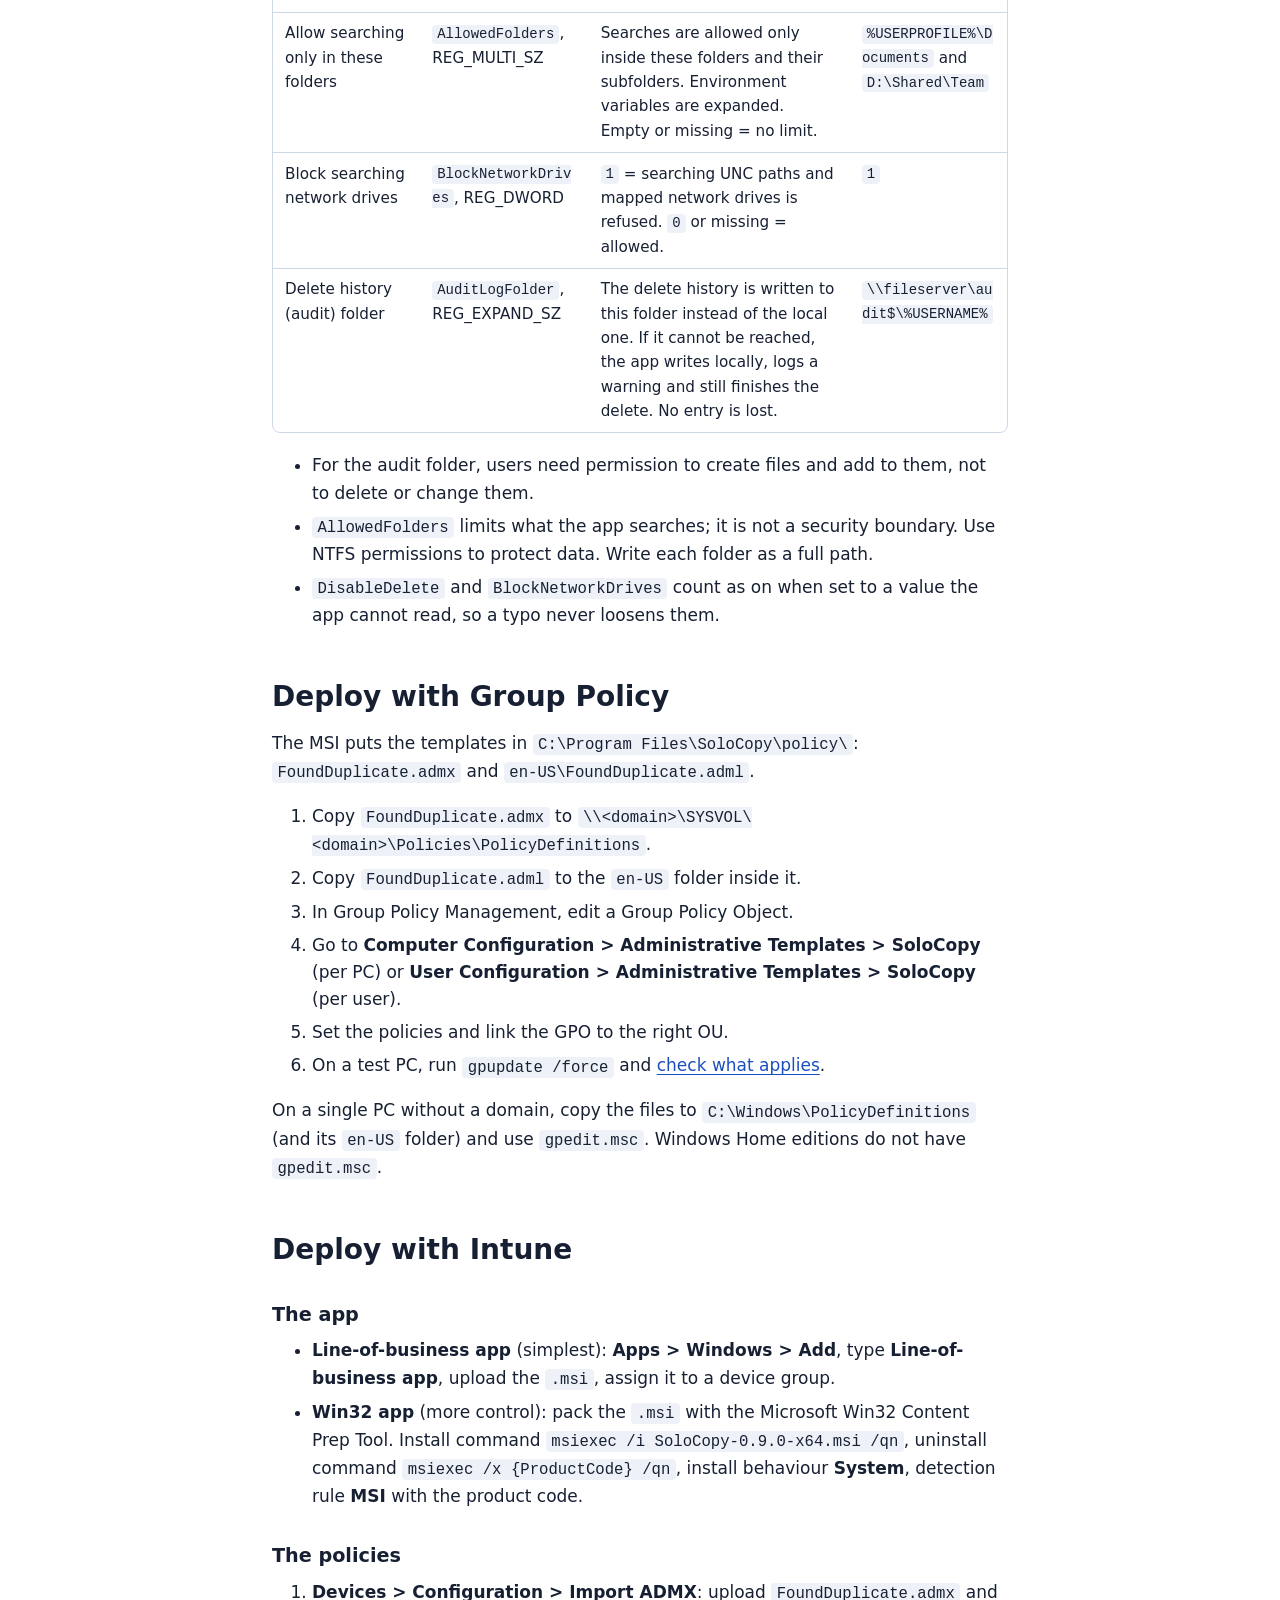
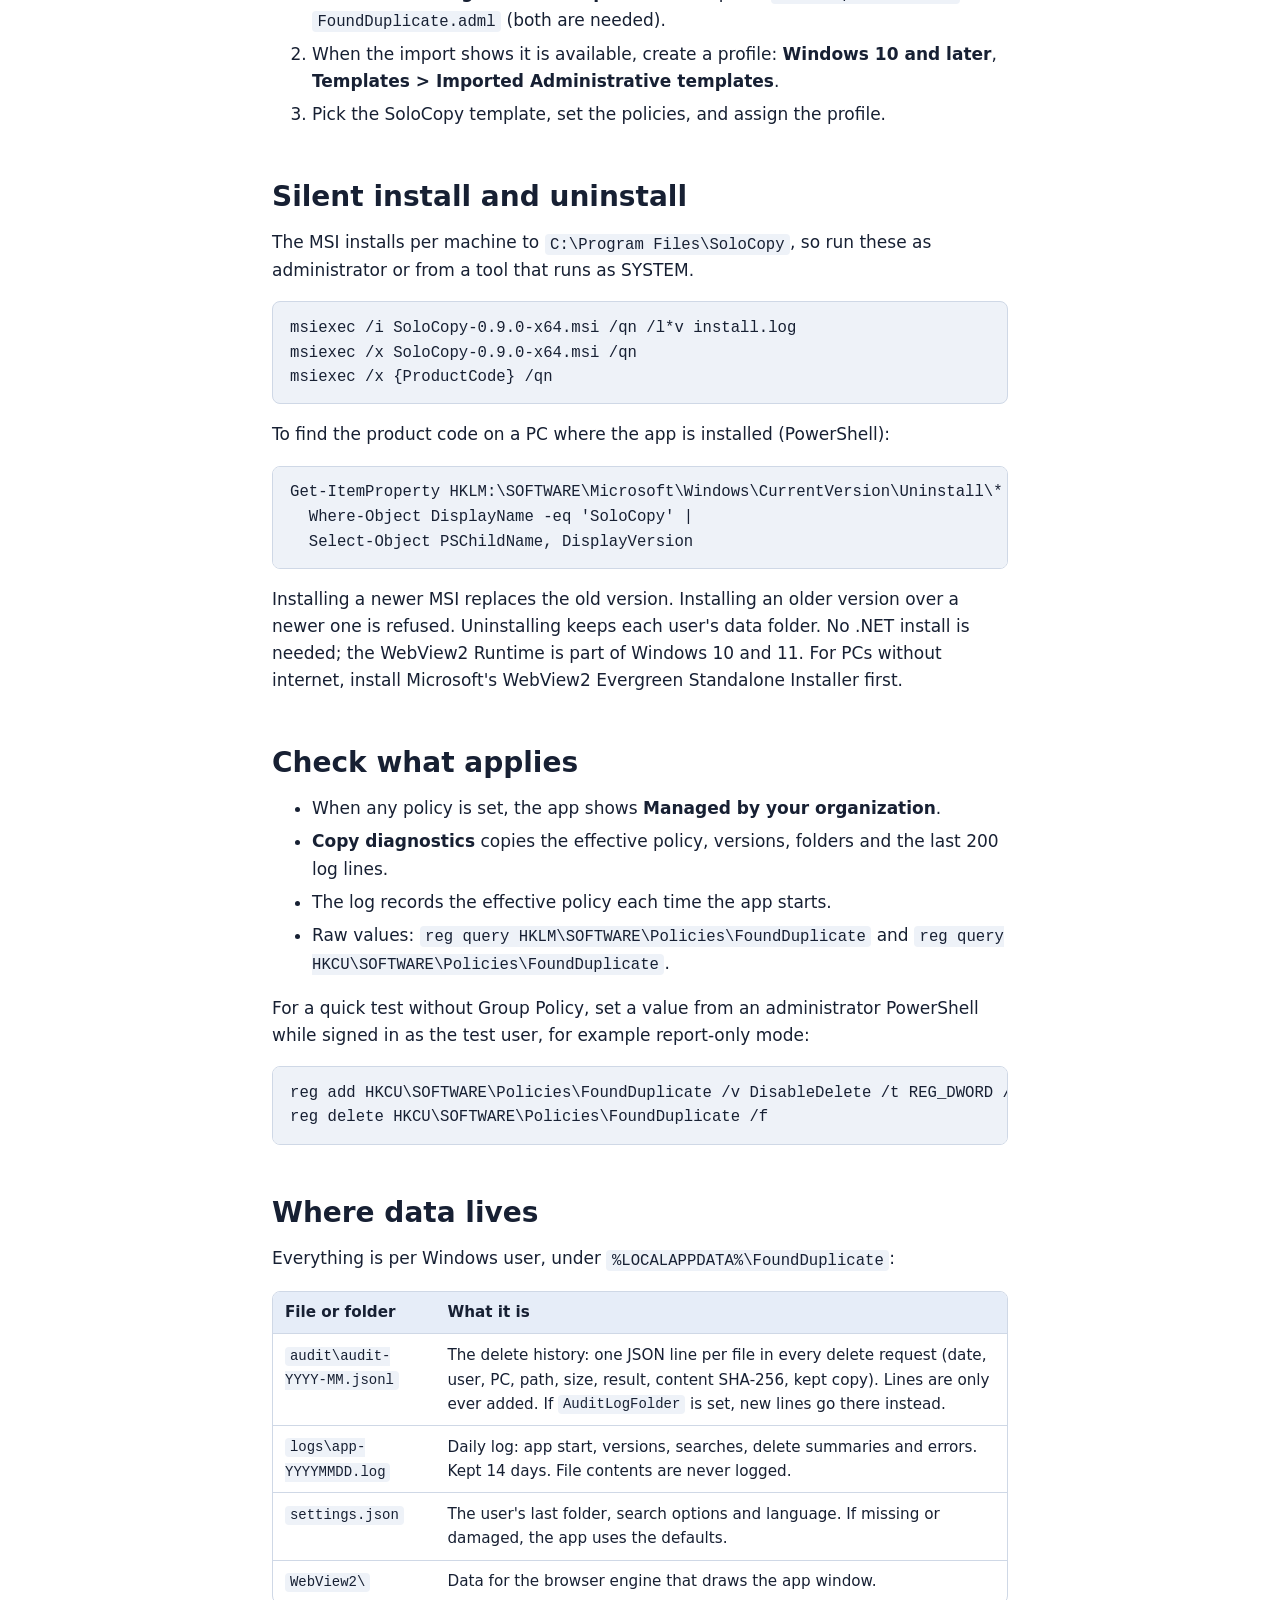
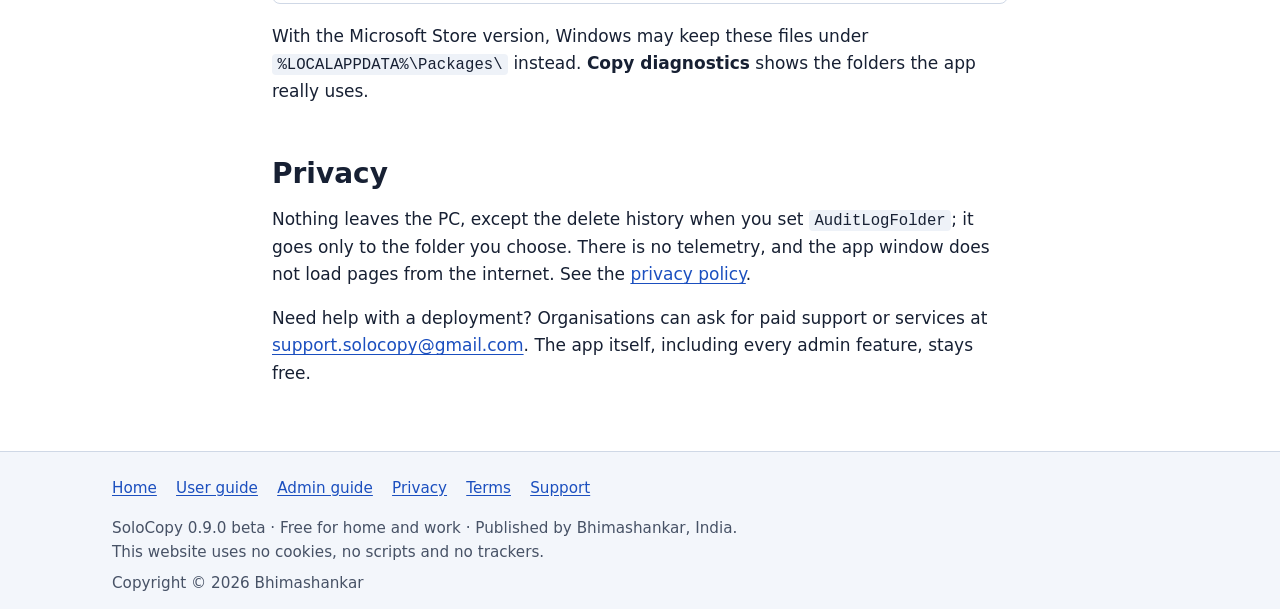
==== commit 2d5a51f8: "Use support.solocopy@gmail.com as the contact address Co-Authored-By: Claude Opus 5.5 (1M context) <" ====
--- a/admin-guide.html
+++ b/admin-guide.html
@@ -147,7 +147,7 @@
 
 <h2 id="privacy">Privacy</h2>
 <p>Nothing leaves the PC, except the delete history when you set <code>AuditLogFolder</code>; it goes only to the folder you choose. There is no telemetry, and the app window does not load pages from the internet. See the <a href="privacy.html">privacy policy</a>.</p>
-<p>Need help with a deployment? Organisations can ask for paid support or services at <a href="mailto:bhimarh2020@gmail.com">bhimarh2020@gmail.com</a>. The app itself, including every admin feature, stays free.</p>
+<p>Need help with a deployment? Organisations can ask for paid support or services at <a href="mailto:support.solocopy@gmail.com">support.solocopy@gmail.com</a>. The app itself, including every admin feature, stays free.</p>
 </div>
 </main>
 <footer class="site-footer">
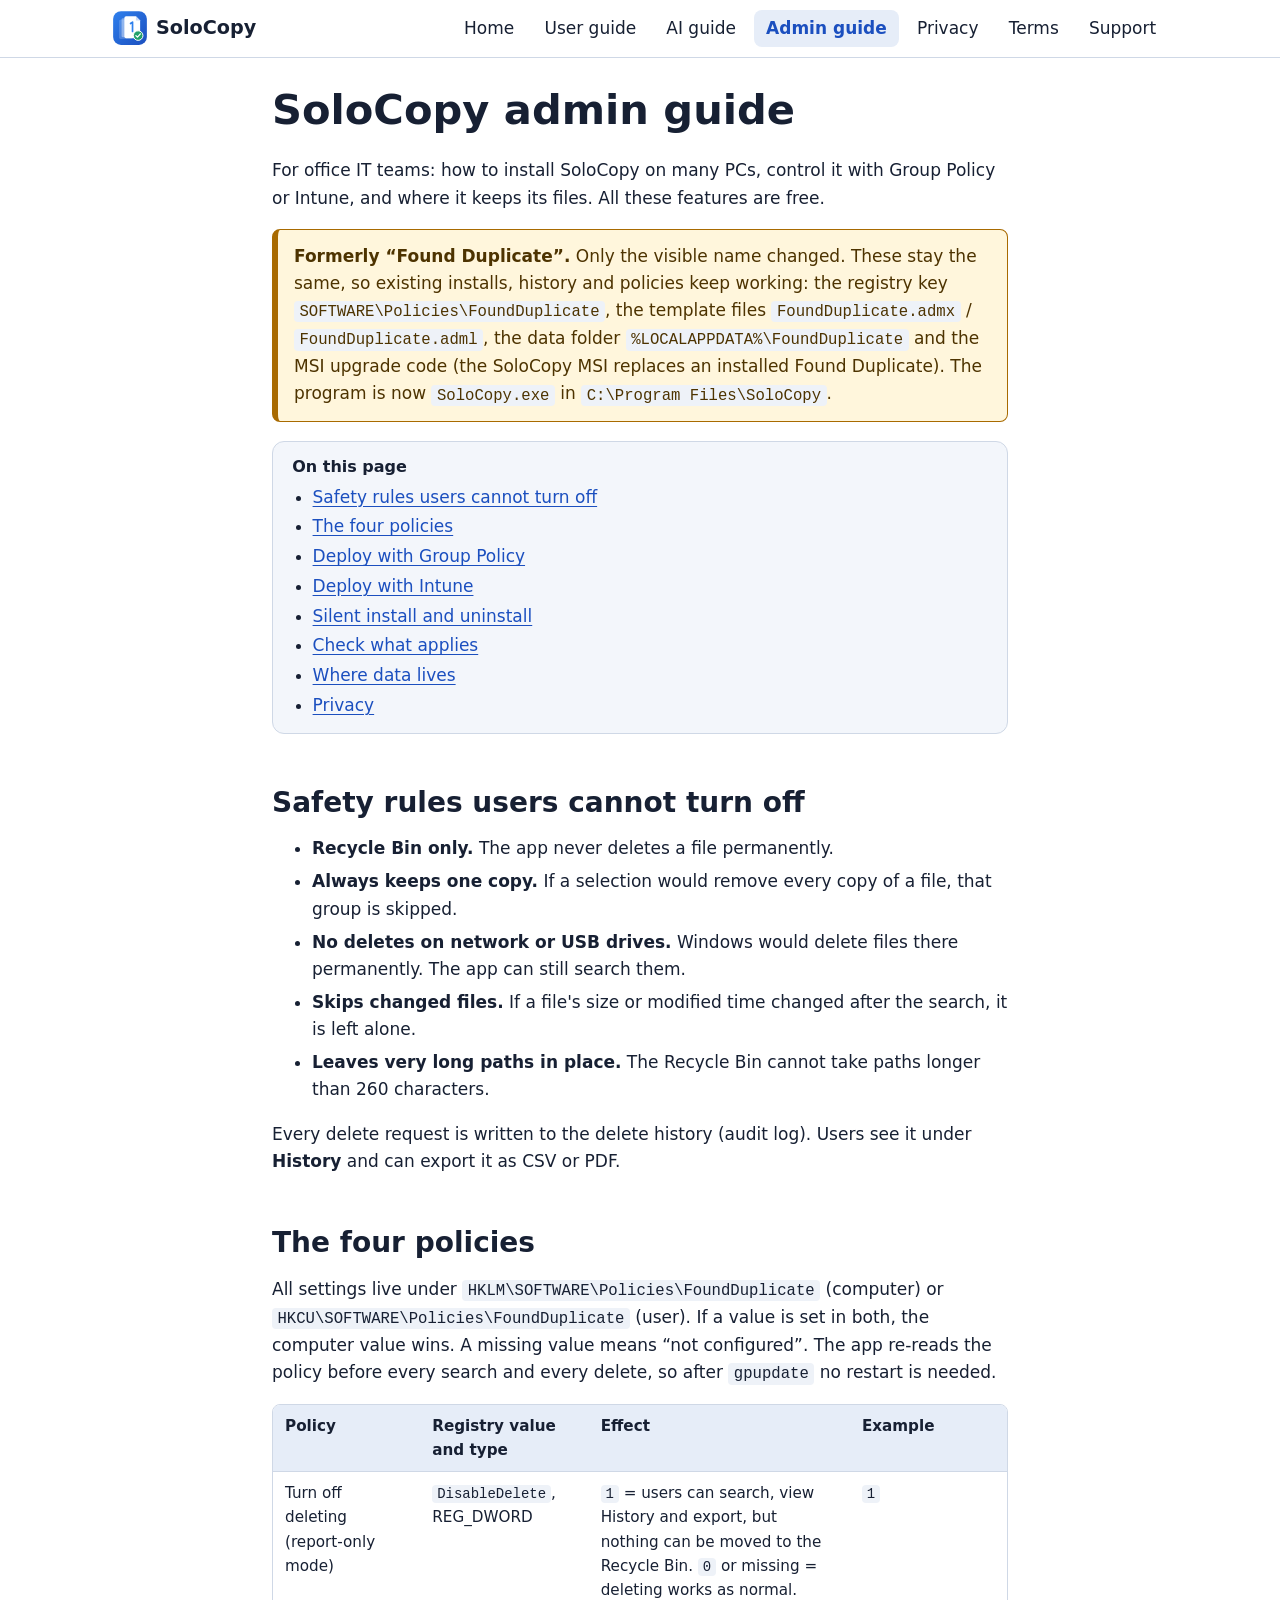
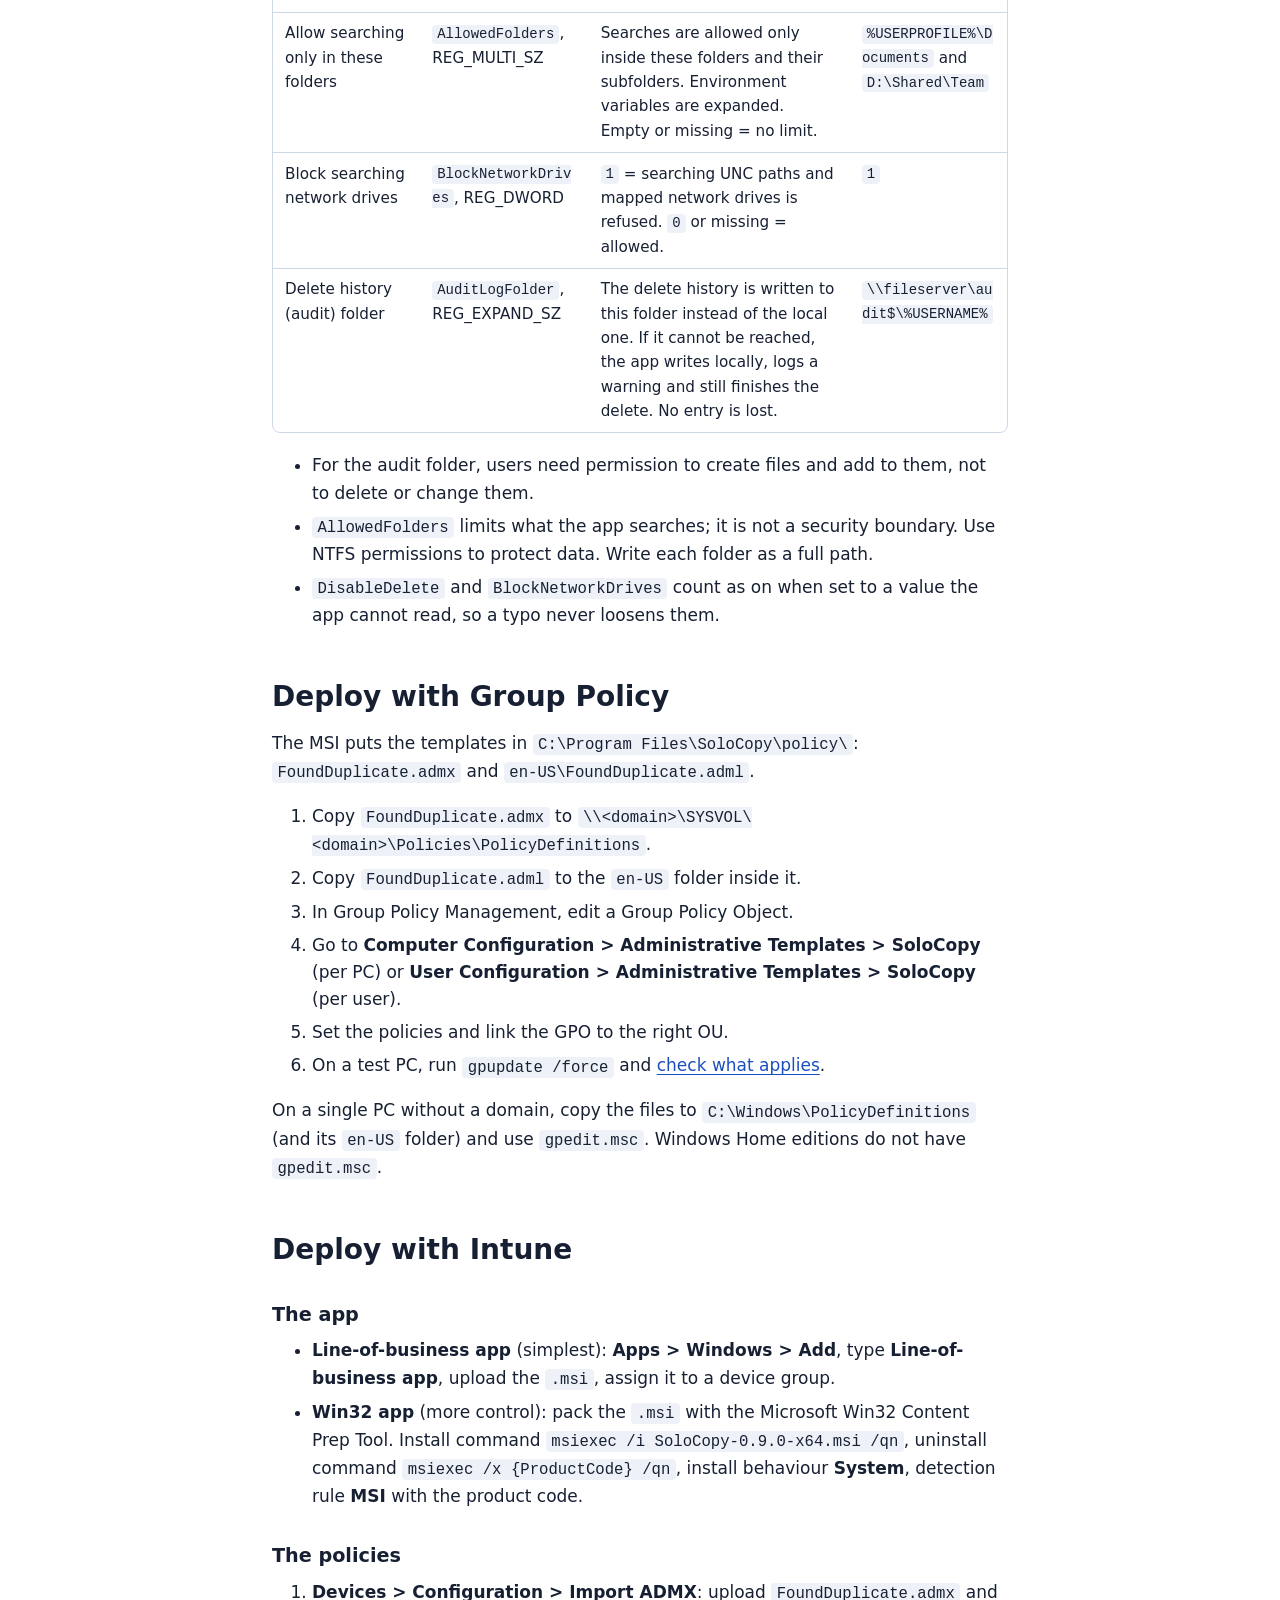
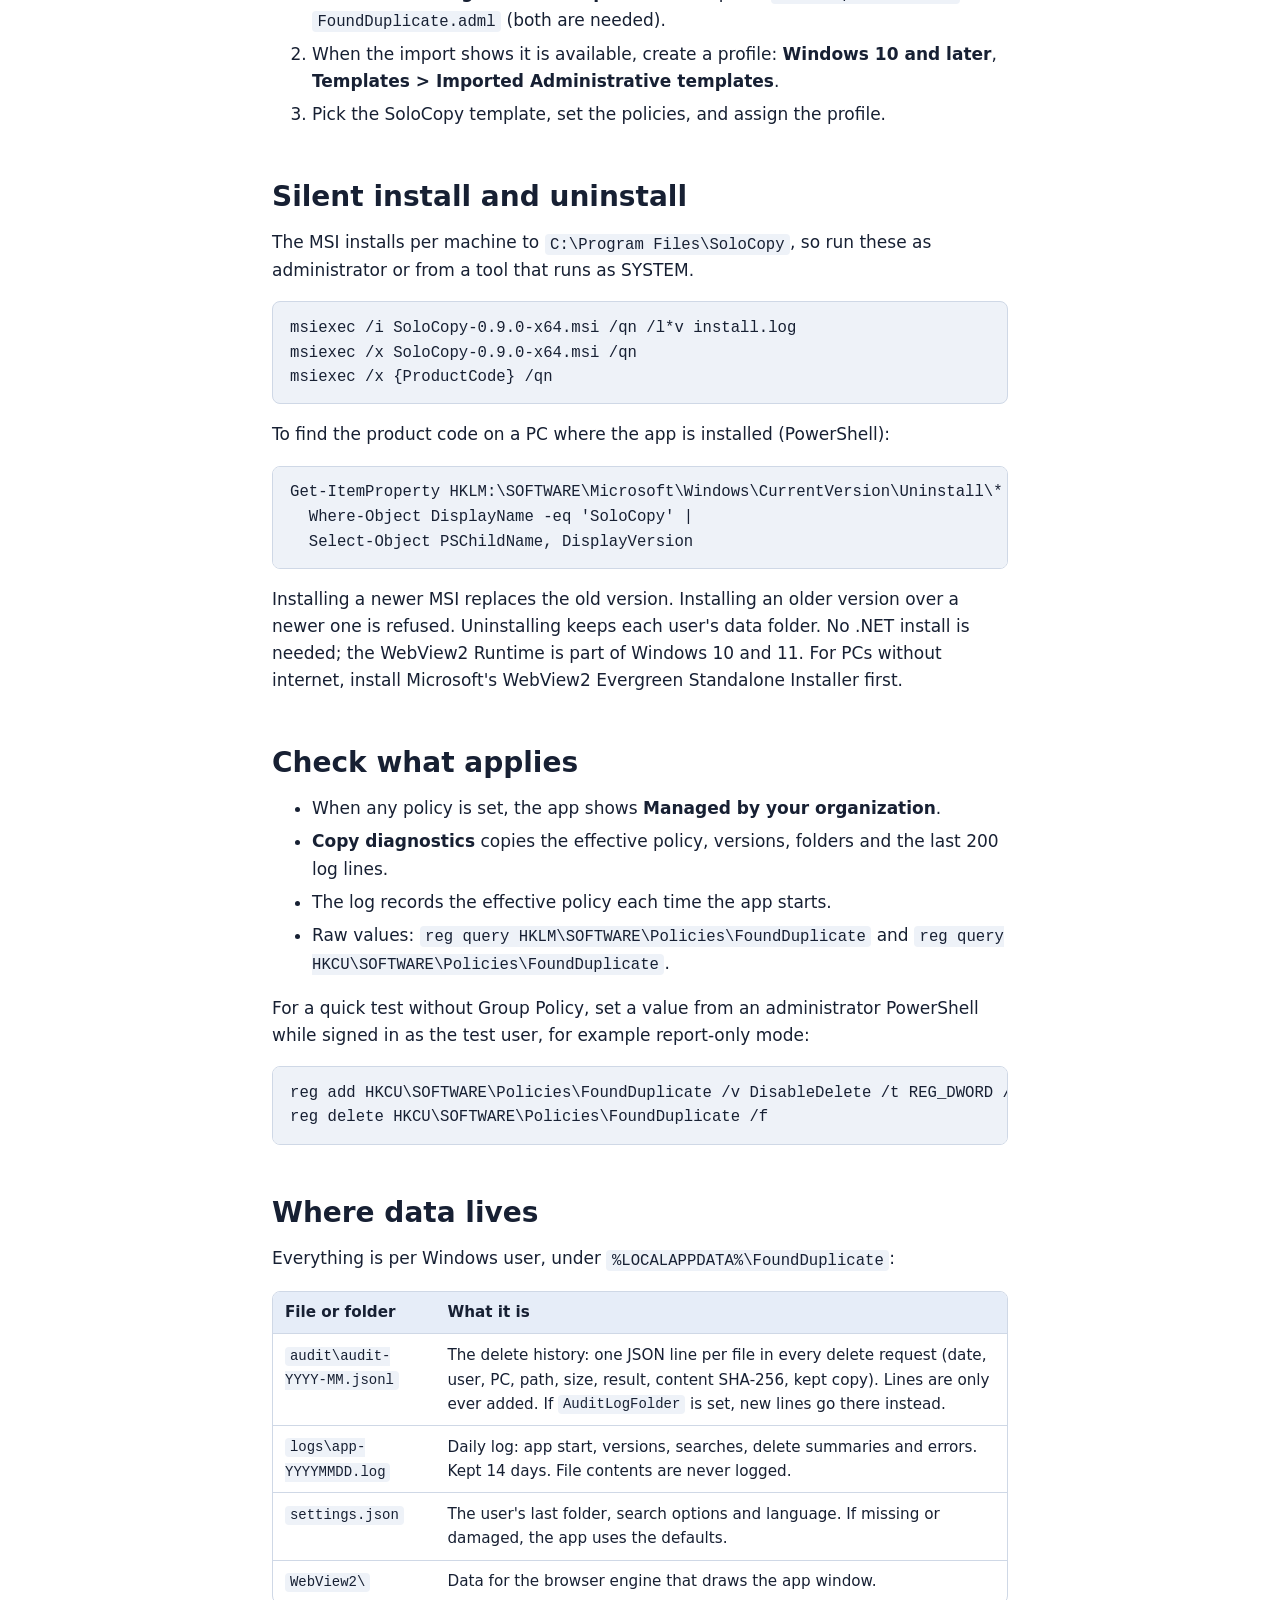
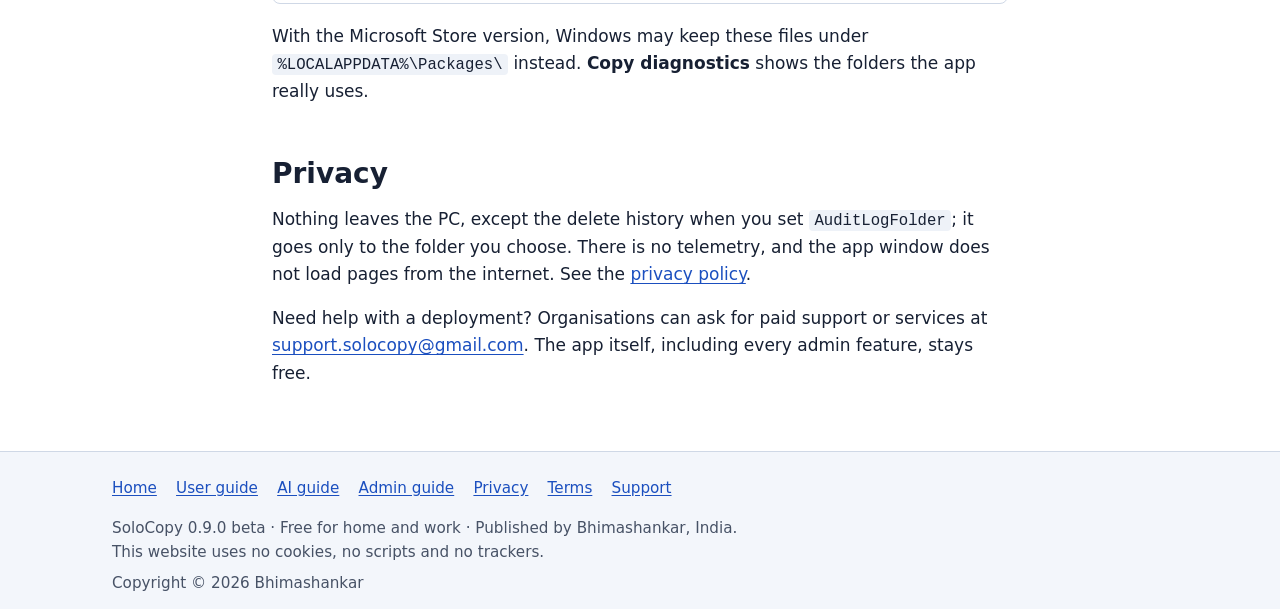
==== commit 0f4ef3d0: "Add the AI guide for Read & summarise (coming in a future version) New page ai-guide.html: AI settin" ====
--- a/admin-guide.html
+++ b/admin-guide.html
@@ -31,6 +31,7 @@
 <ul>
 <li><a href="index.html">Home</a></li>
 <li><a href="user-guide.html">User guide</a></li>
+<li><a href="ai-guide.html">AI guide</a></li>
 <li><a href="admin-guide.html" aria-current="page">Admin guide</a></li>
 <li><a href="privacy.html">Privacy</a></li>
 <li><a href="terms.html">Terms</a></li>
@@ -156,6 +157,7 @@
 <ul>
 <li><a href="index.html">Home</a></li>
 <li><a href="user-guide.html">User guide</a></li>
+<li><a href="ai-guide.html">AI guide</a></li>
 <li><a href="admin-guide.html" aria-current="page">Admin guide</a></li>
 <li><a href="privacy.html">Privacy</a></li>
 <li><a href="terms.html">Terms</a></li>
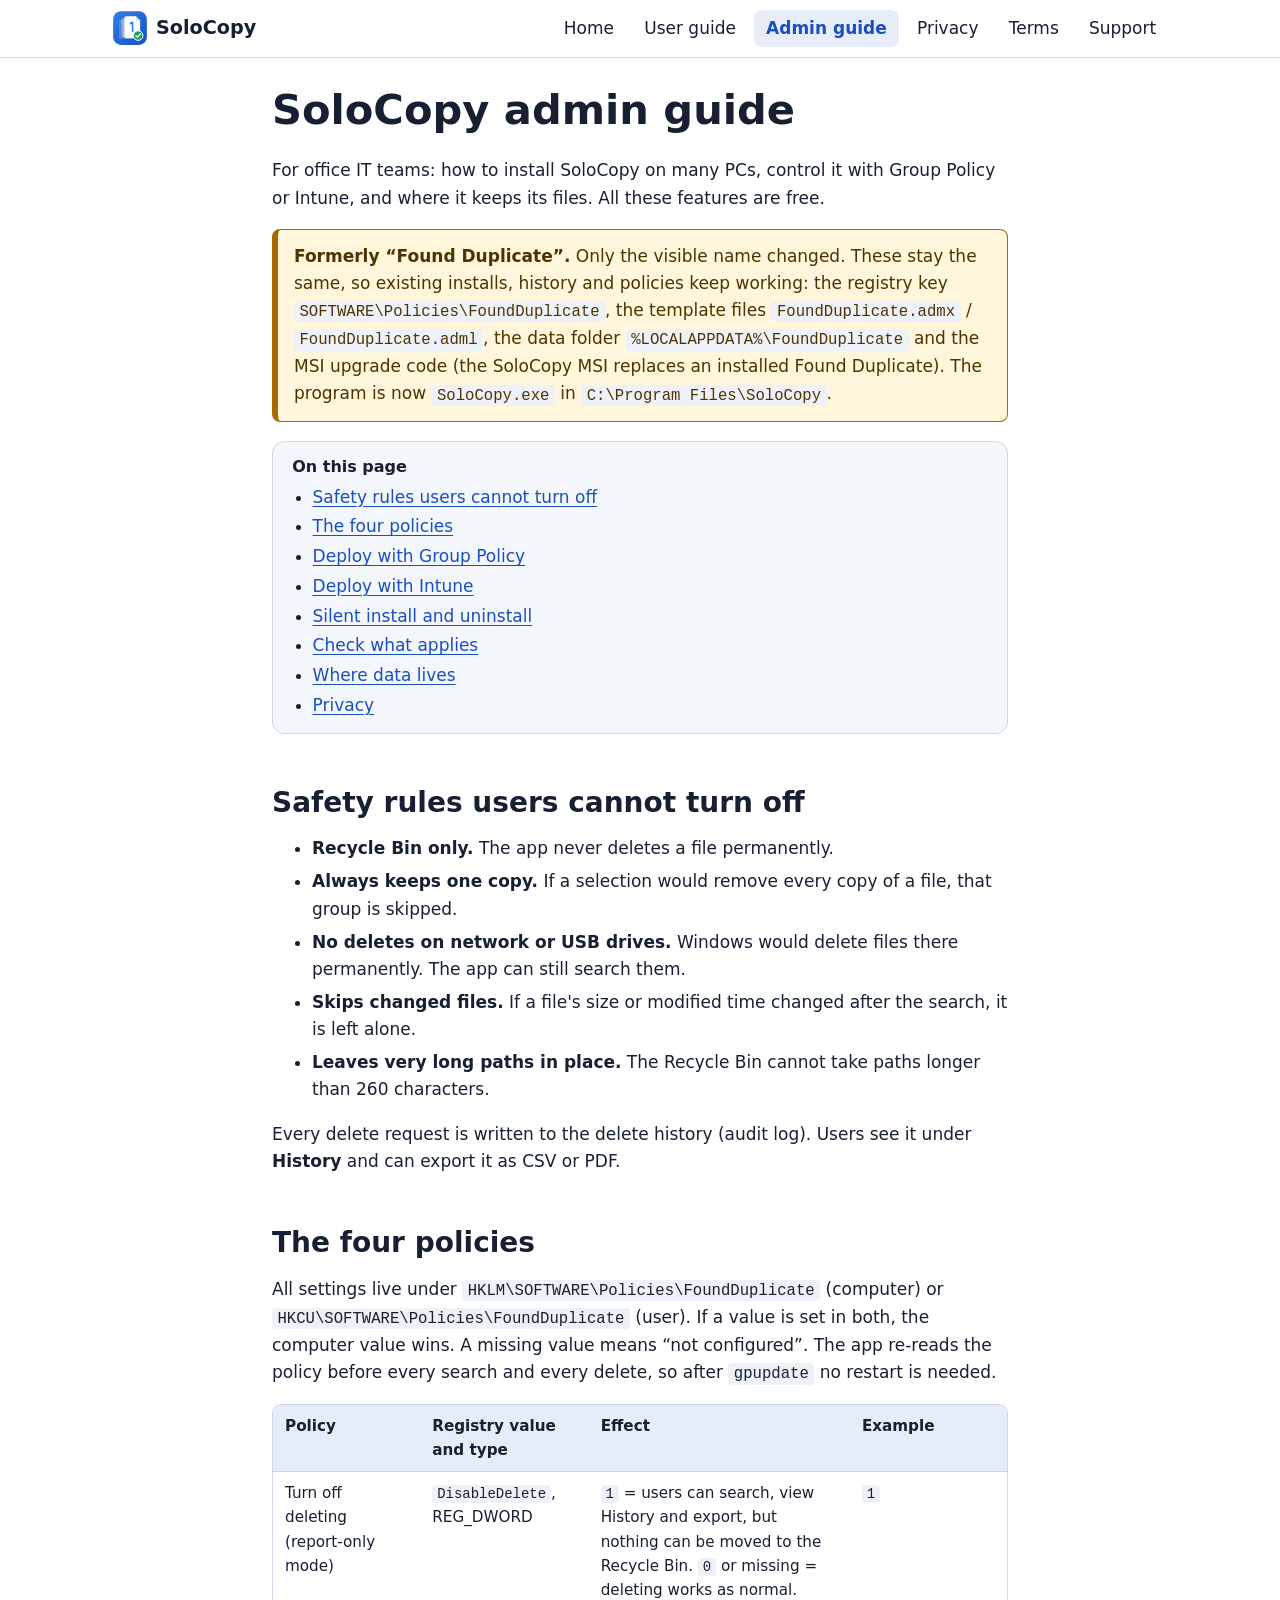
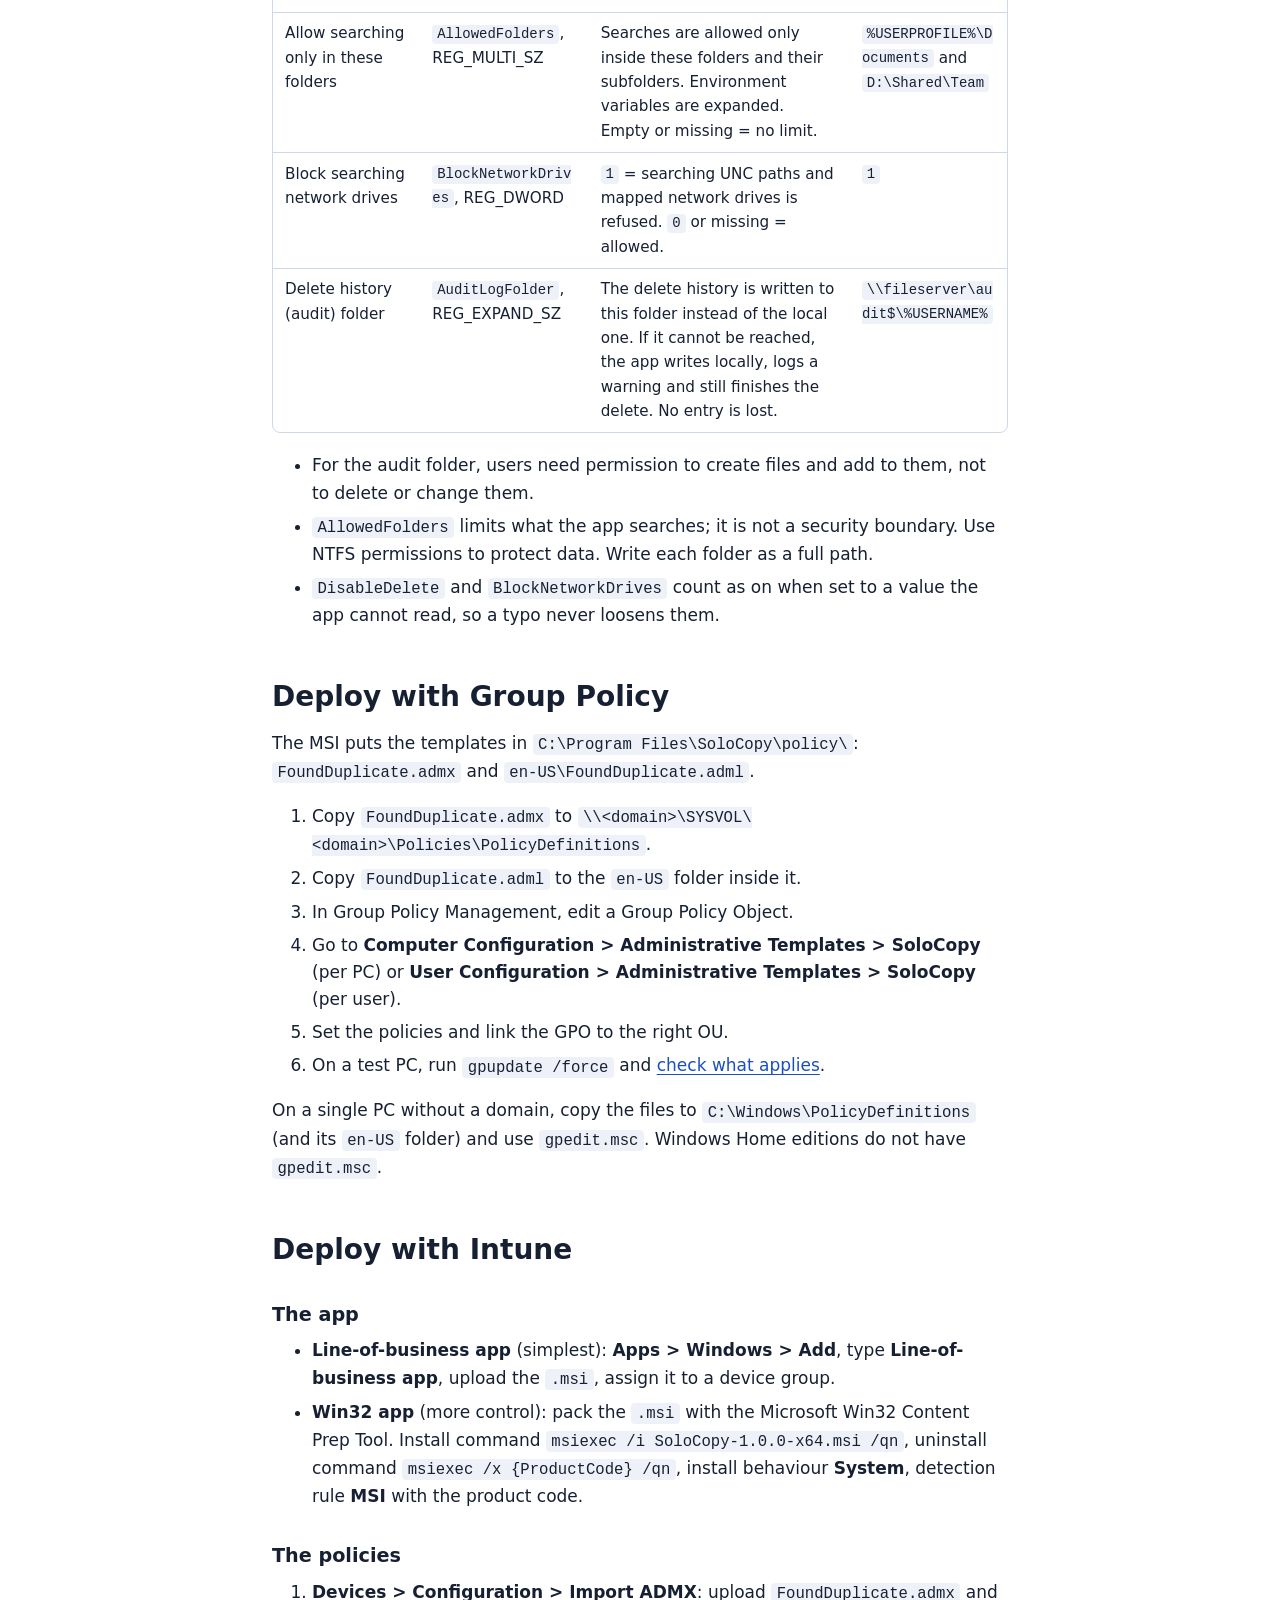
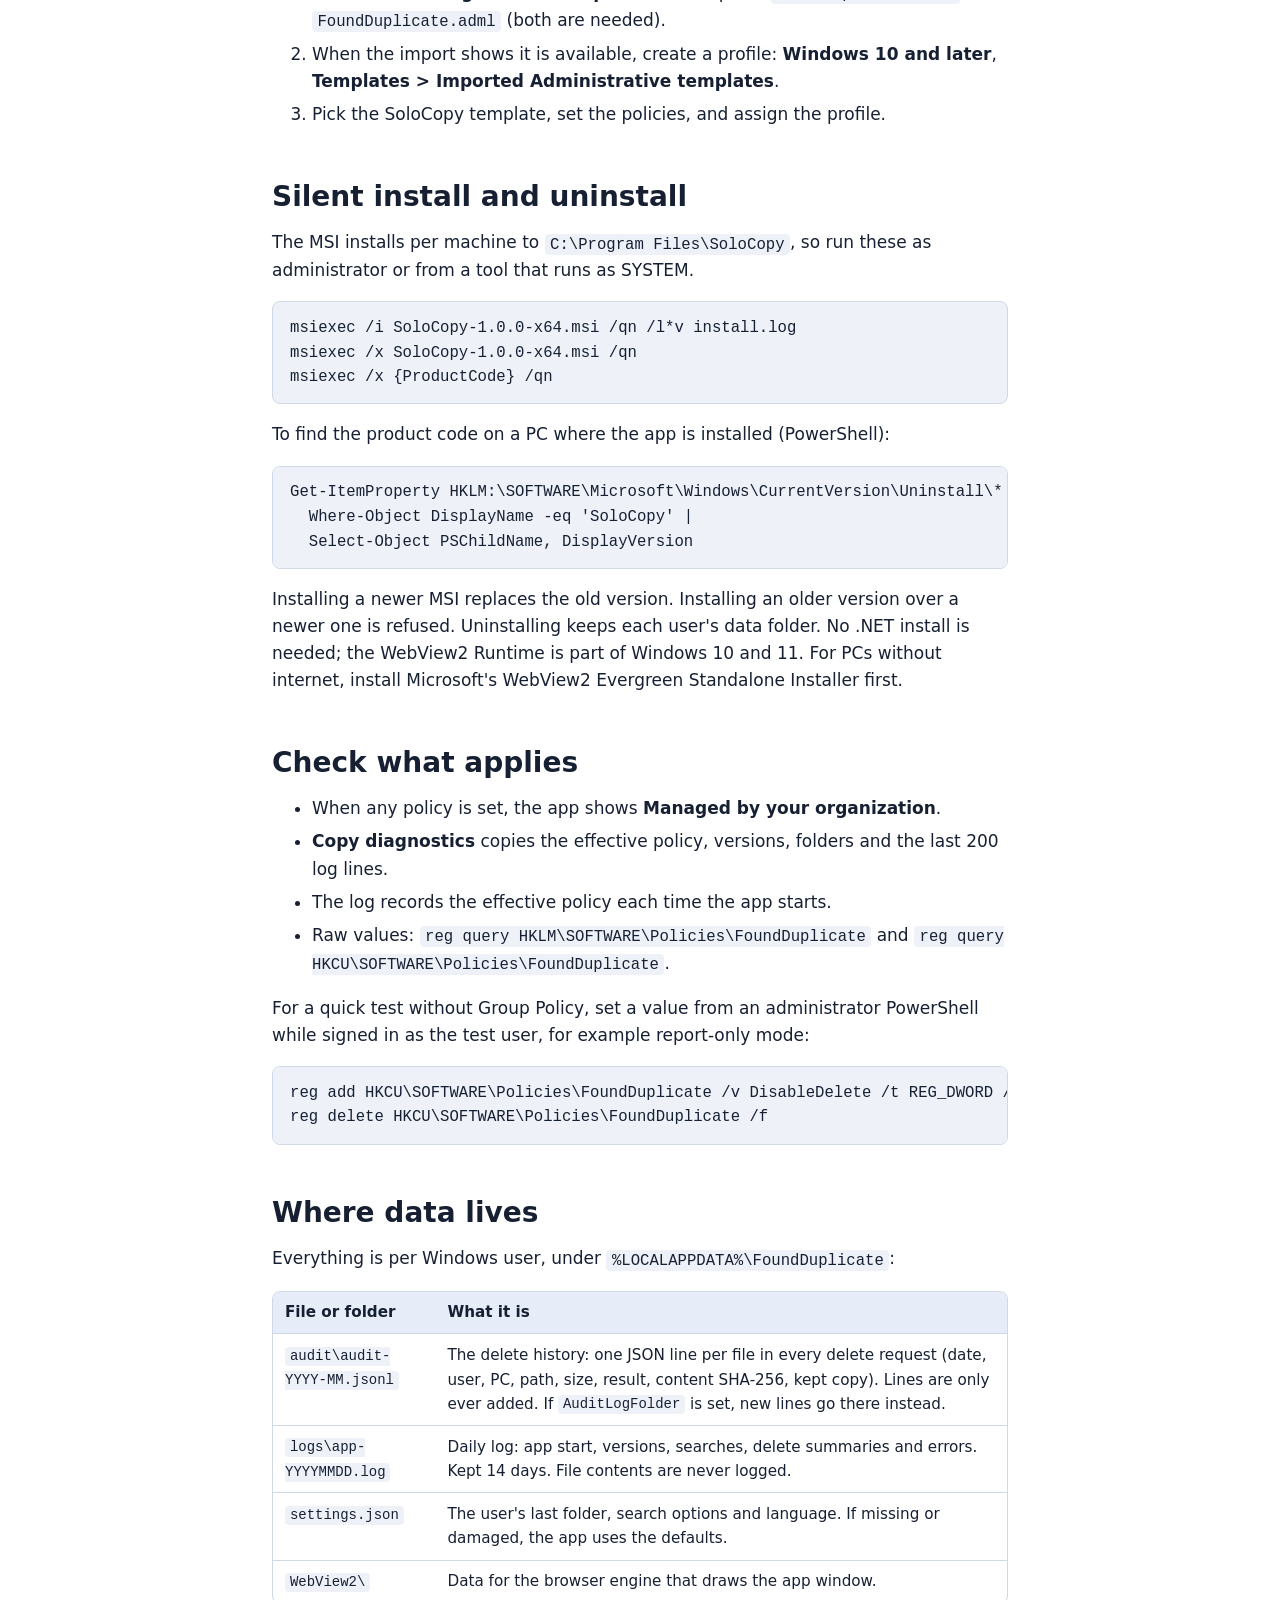
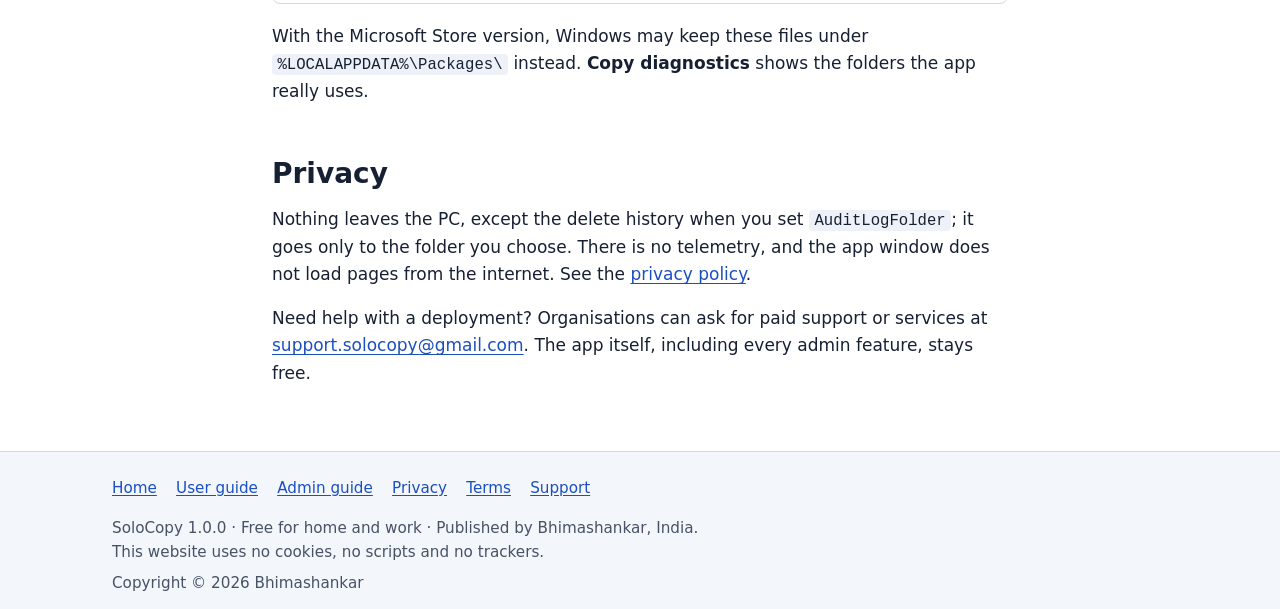
==== commit 90c1cc7a: "Website: SoloCopy 1.0.0 download Version 1.0.0 and the download button point at the v1.0.0 release; " ====
--- a/admin-guide.html
+++ b/admin-guide.html
@@ -31,7 +31,6 @@
 <ul>
 <li><a href="index.html">Home</a></li>
 <li><a href="user-guide.html">User guide</a></li>
-<li><a href="ai-guide.html">AI guide</a></li>
 <li><a href="admin-guide.html" aria-current="page">Admin guide</a></li>
 <li><a href="privacy.html">Privacy</a></li>
 <li><a href="terms.html">Terms</a></li>
@@ -102,7 +101,7 @@
 <h3>The app</h3>
 <ul>
 <li><strong>Line-of-business app</strong> (simplest): <strong>Apps &gt; Windows &gt; Add</strong>, type <strong>Line-of-business app</strong>, upload the <code>.msi</code>, assign it to a device group.</li>
-<li><strong>Win32 app</strong> (more control): pack the <code>.msi</code> with the Microsoft Win32 Content Prep Tool. Install command <code>msiexec /i SoloCopy-0.9.0-x64.msi /qn</code>, uninstall command <code>msiexec /x {ProductCode} /qn</code>, install behaviour <strong>System</strong>, detection rule <strong>MSI</strong> with the product code.</li>
+<li><strong>Win32 app</strong> (more control): pack the <code>.msi</code> with the Microsoft Win32 Content Prep Tool. Install command <code>msiexec /i SoloCopy-1.0.0-x64.msi /qn</code>, uninstall command <code>msiexec /x {ProductCode} /qn</code>, install behaviour <strong>System</strong>, detection rule <strong>MSI</strong> with the product code.</li>
 </ul>
 <h3>The policies</h3>
 <ol>
@@ -113,8 +112,8 @@
 
 <h2 id="silent">Silent install and uninstall</h2>
 <p>The MSI installs per machine to <code>C:\Program Files\SoloCopy</code>, so run these as administrator or from a tool that runs as SYSTEM.</p>
-<pre><code>msiexec /i SoloCopy-0.9.0-x64.msi /qn /l*v install.log
-msiexec /x SoloCopy-0.9.0-x64.msi /qn
+<pre><code>msiexec /i SoloCopy-1.0.0-x64.msi /qn /l*v install.log
+msiexec /x SoloCopy-1.0.0-x64.msi /qn
 msiexec /x {ProductCode} /qn</code></pre>
 <p>To find the product code on a PC where the app is installed (PowerShell):</p>
 <pre><code>Get-ItemProperty HKLM:\SOFTWARE\Microsoft\Windows\CurrentVersion\Uninstall\* |
@@ -157,14 +156,13 @@
 <ul>
 <li><a href="index.html">Home</a></li>
 <li><a href="user-guide.html">User guide</a></li>
-<li><a href="ai-guide.html">AI guide</a></li>
 <li><a href="admin-guide.html" aria-current="page">Admin guide</a></li>
 <li><a href="privacy.html">Privacy</a></li>
 <li><a href="terms.html">Terms</a></li>
 <li><a href="support.html">Support</a></li>
 </ul>
 </nav>
-<p>SoloCopy 0.9.0 beta · Free for home and work · Published by Bhimashankar, India.<br>This website uses no cookies, no scripts and no trackers.</p>
+<p>SoloCopy 1.0.0 · Free for home and work · Published by Bhimashankar, India.<br>This website uses no cookies, no scripts and no trackers.</p>
 <p>Copyright © 2026 Bhimashankar</p>
 </div>
 </footer>
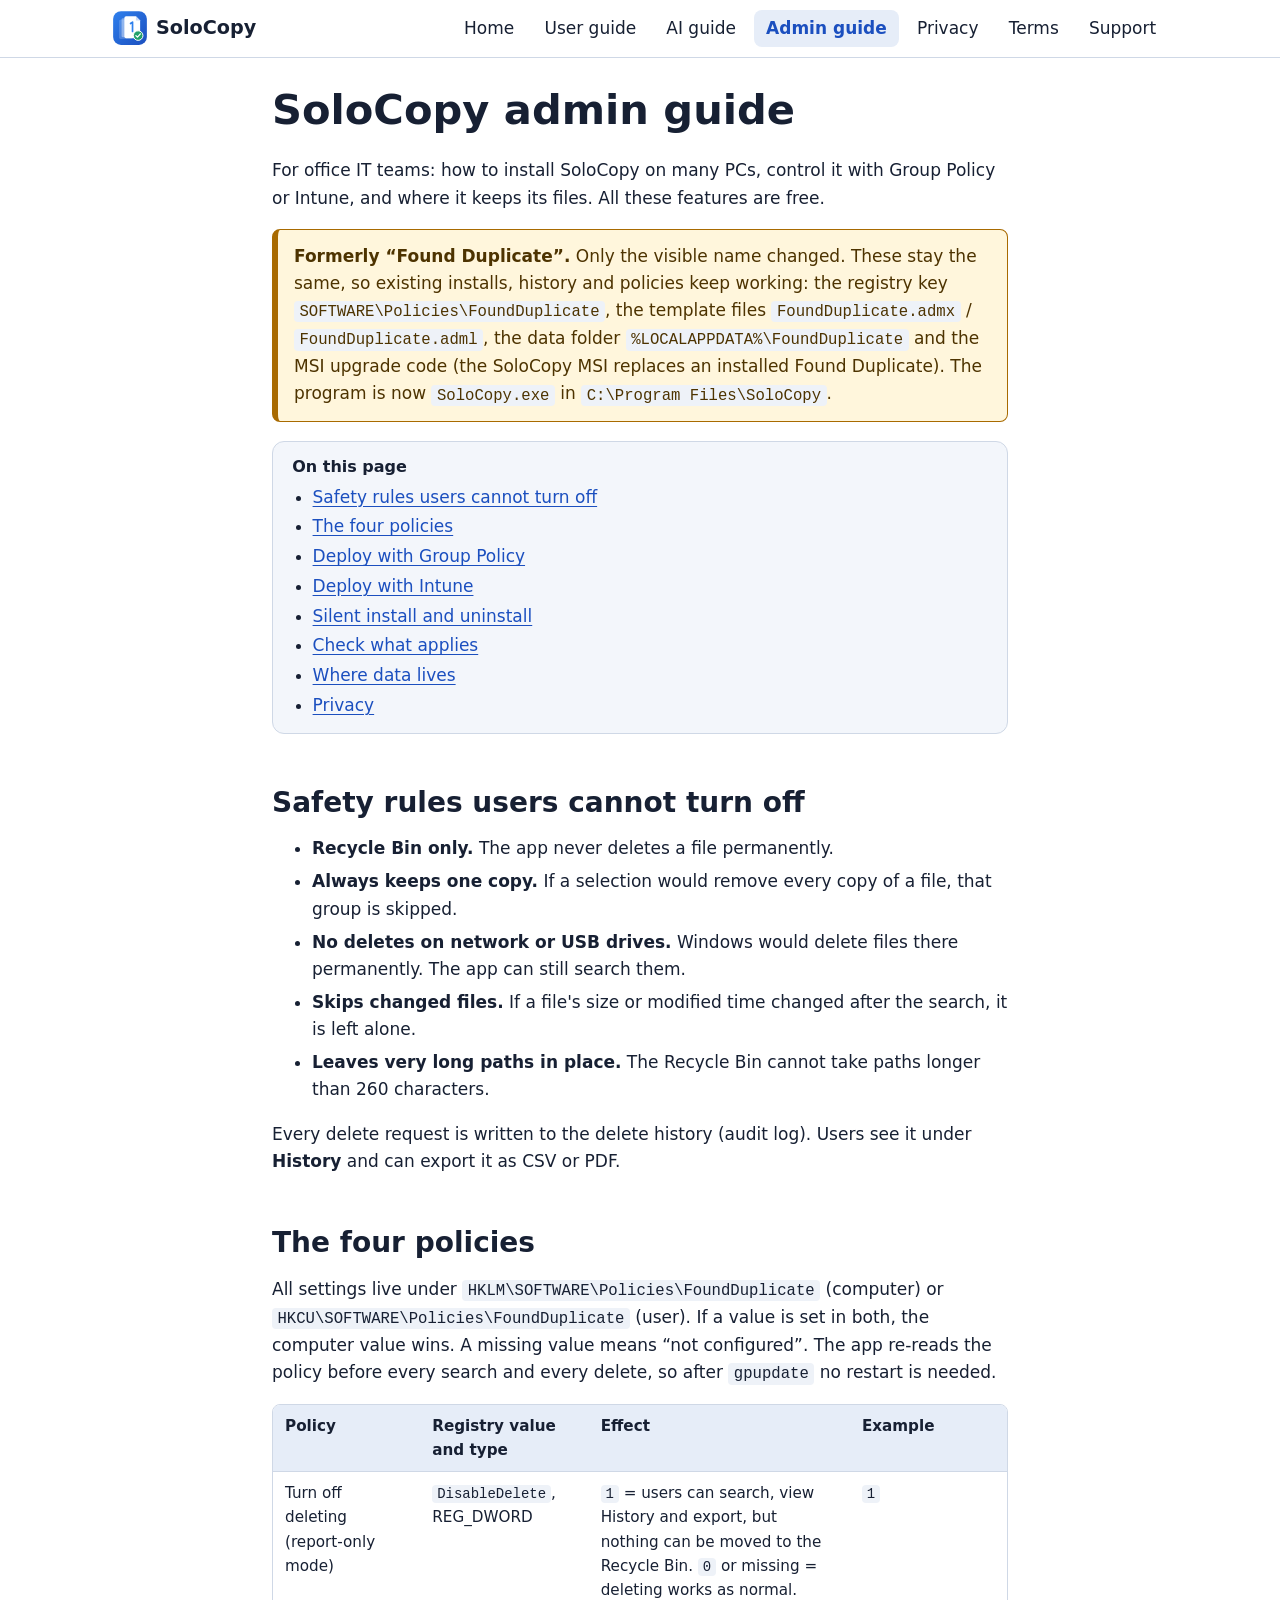
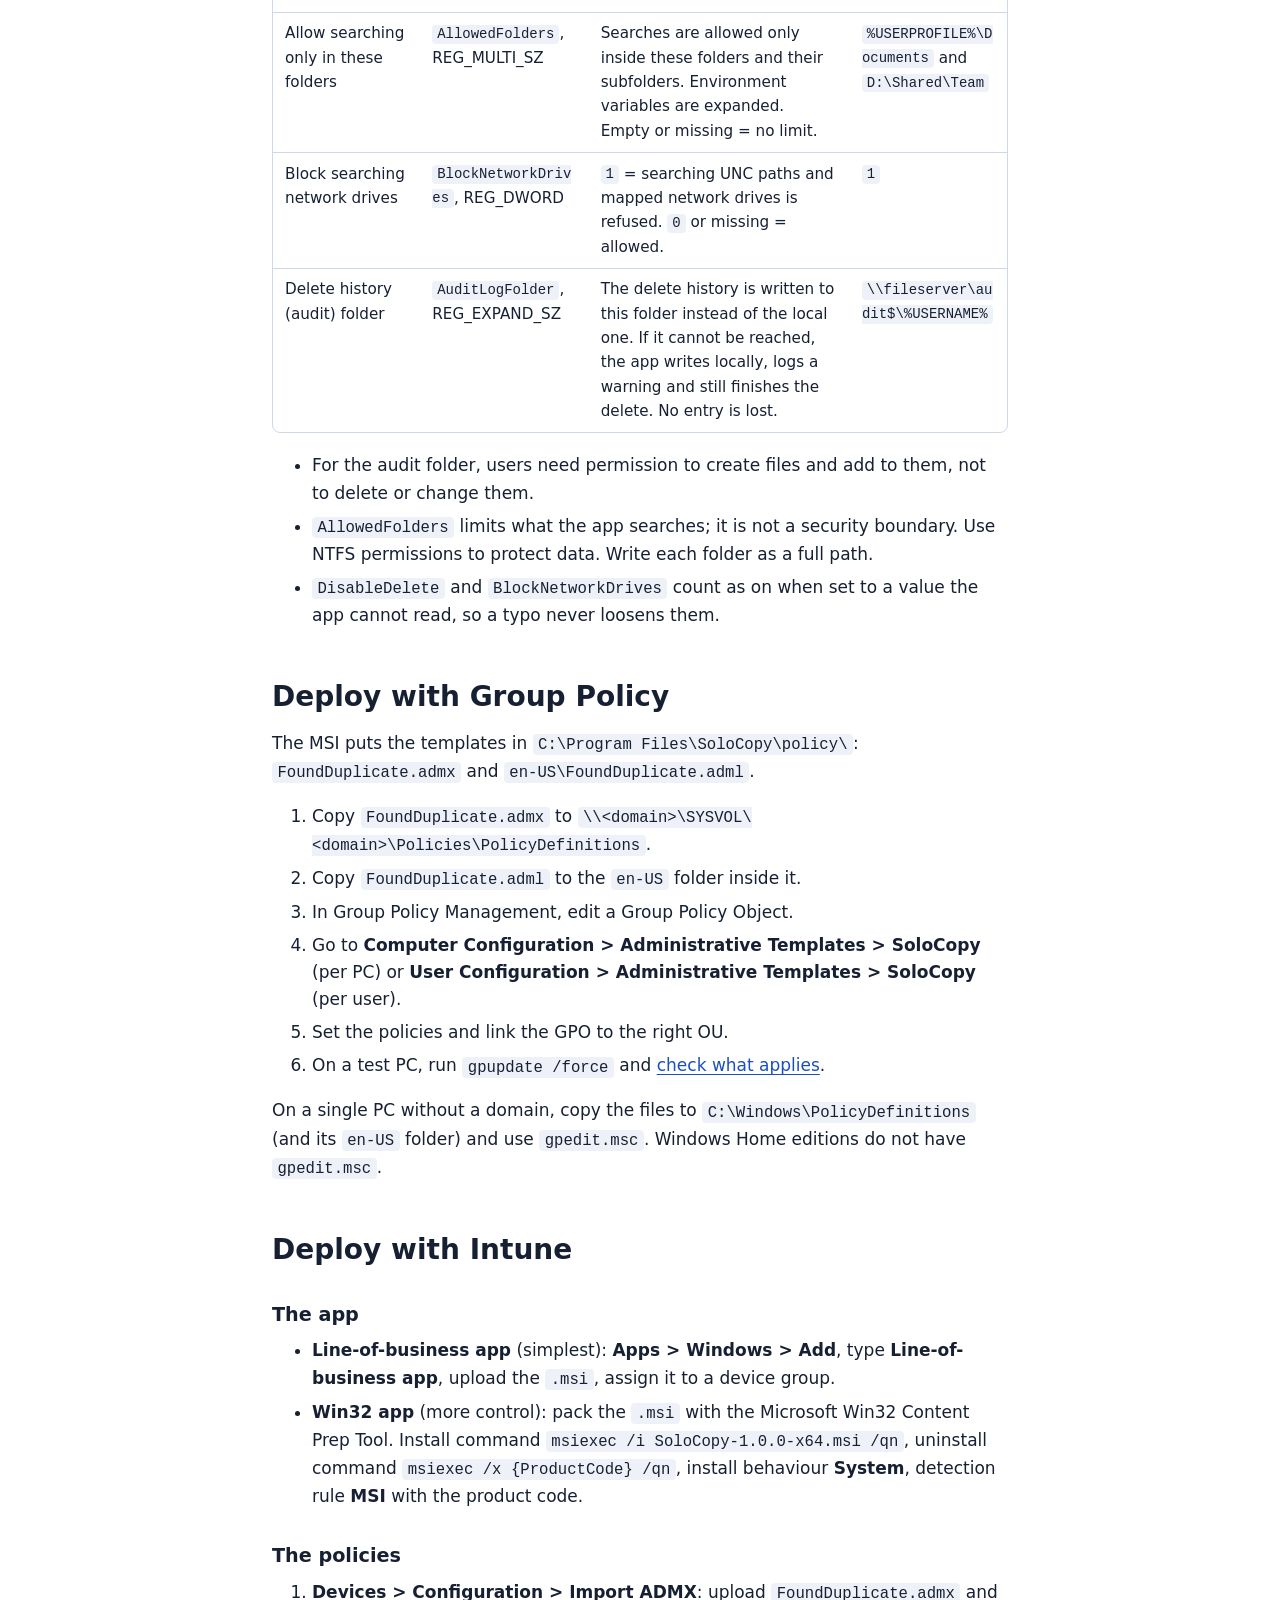
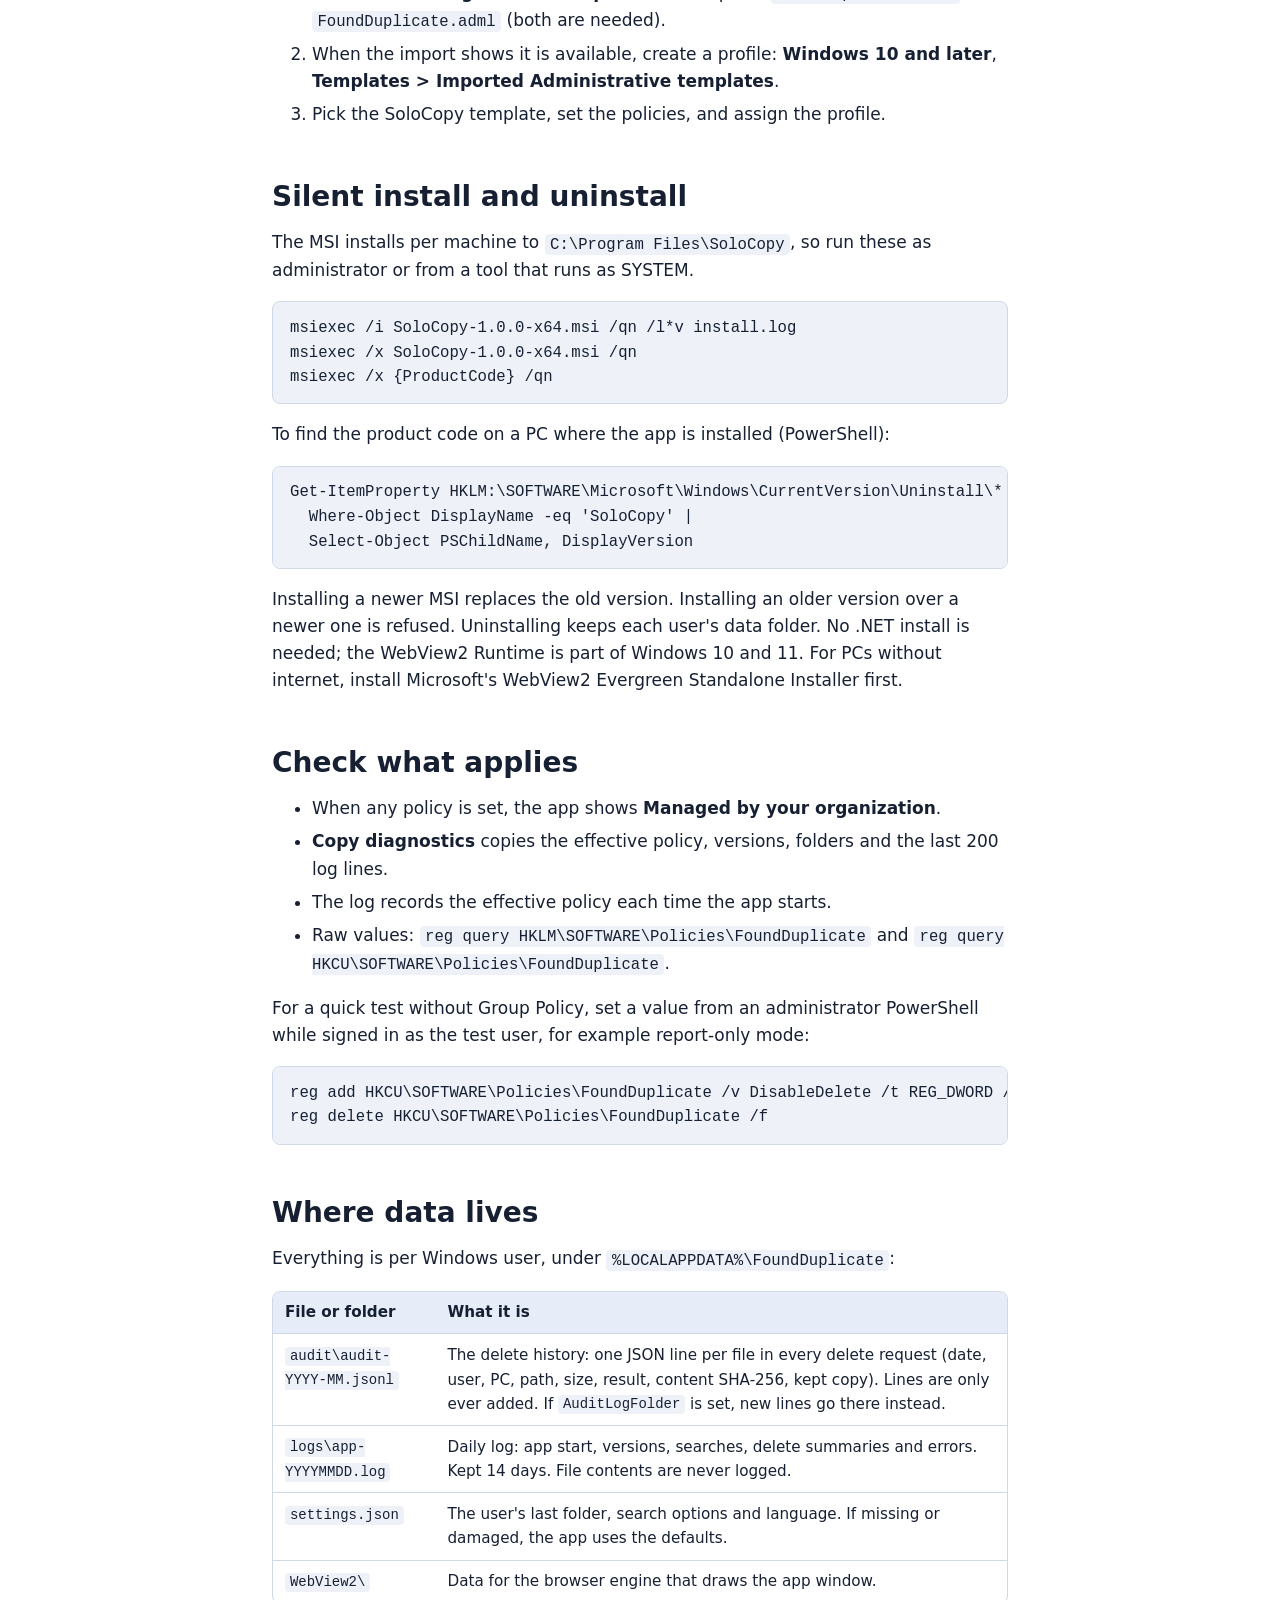
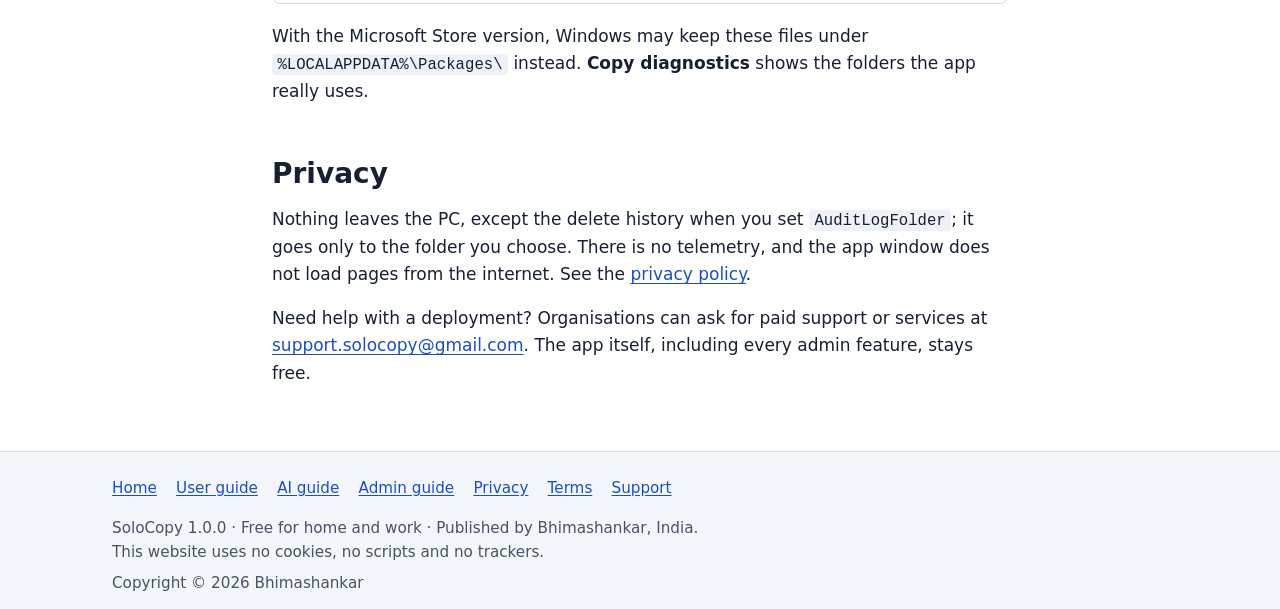
==== commit b5e8cc38: "Website for 1.0: AI guide, new features, user guide sections - New page ai-guide.html: Read & summar" ====
--- a/admin-guide.html
+++ b/admin-guide.html
@@ -31,6 +31,7 @@
 <ul>
 <li><a href="index.html">Home</a></li>
 <li><a href="user-guide.html">User guide</a></li>
+<li><a href="ai-guide.html">AI guide</a></li>
 <li><a href="admin-guide.html" aria-current="page">Admin guide</a></li>
 <li><a href="privacy.html">Privacy</a></li>
 <li><a href="terms.html">Terms</a></li>
@@ -156,6 +157,7 @@
 <ul>
 <li><a href="index.html">Home</a></li>
 <li><a href="user-guide.html">User guide</a></li>
+<li><a href="ai-guide.html">AI guide</a></li>
 <li><a href="admin-guide.html" aria-current="page">Admin guide</a></li>
 <li><a href="privacy.html">Privacy</a></li>
 <li><a href="terms.html">Terms</a></li>
